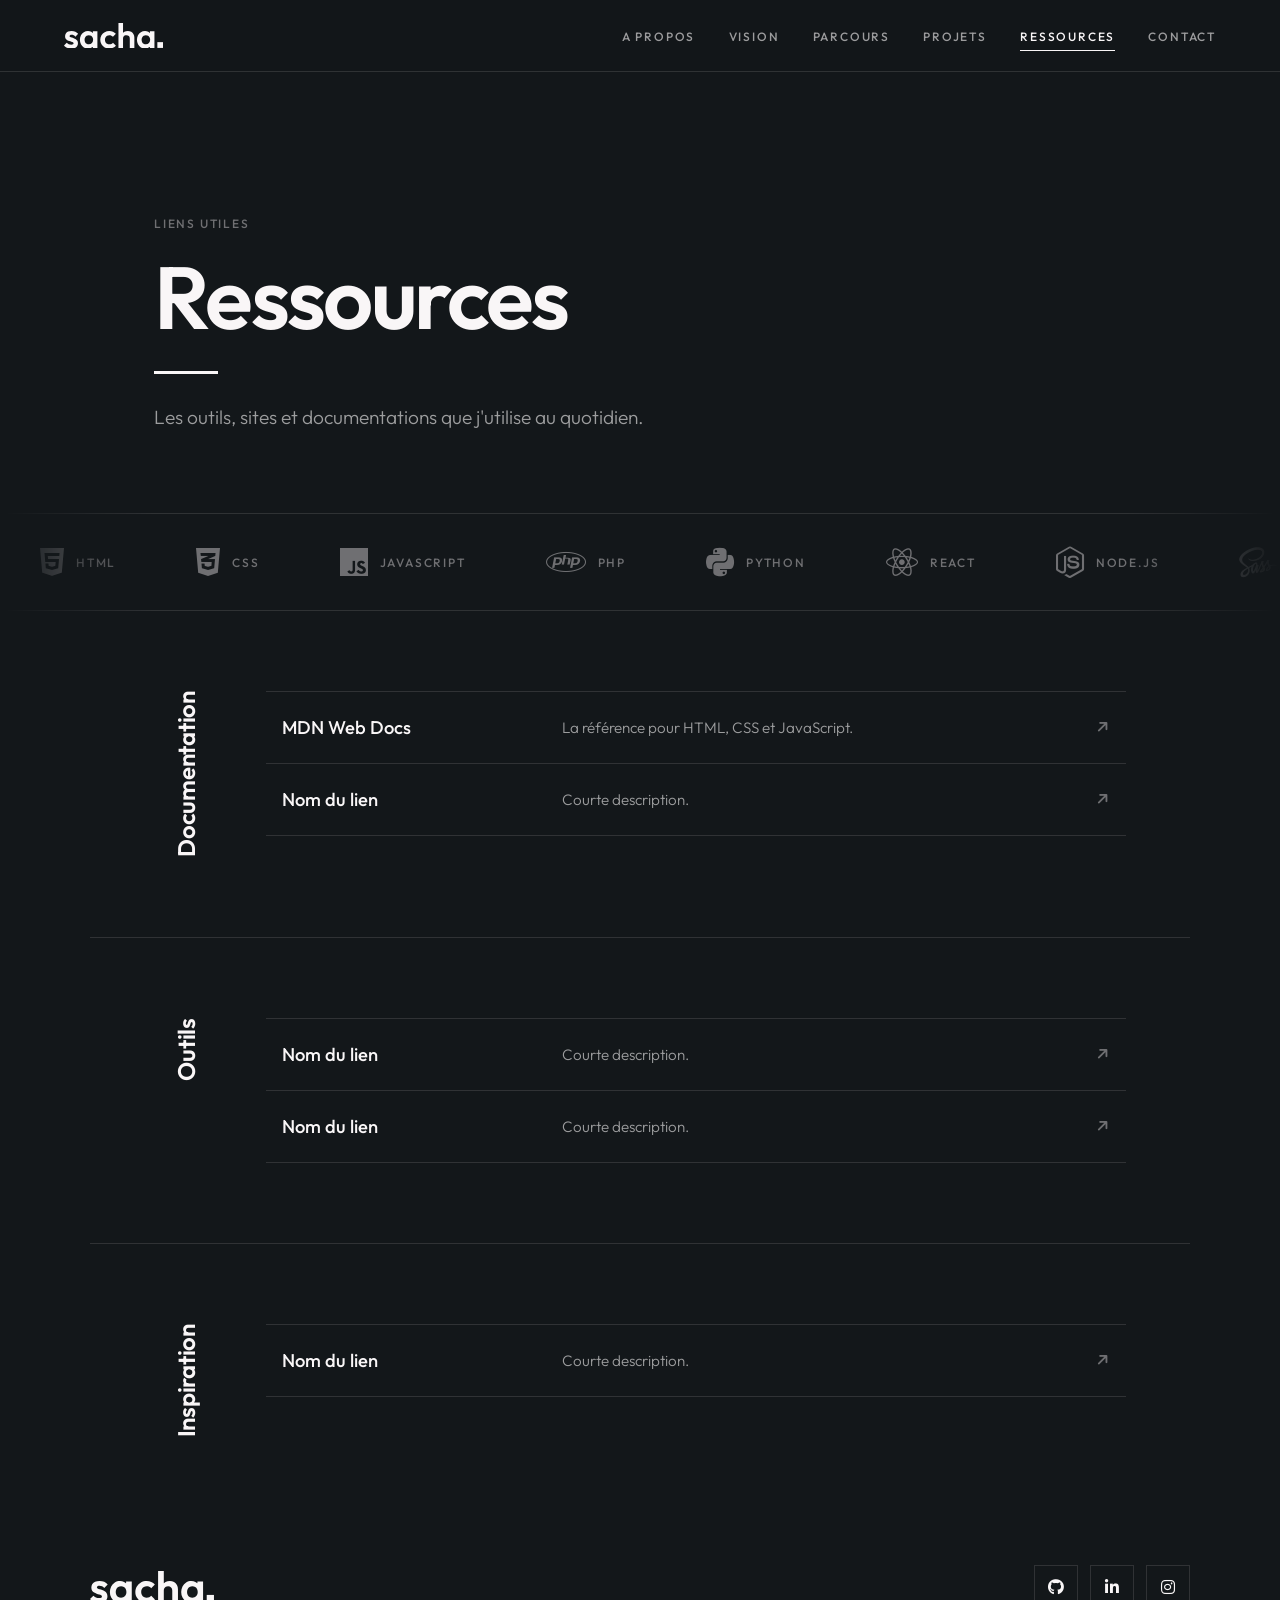
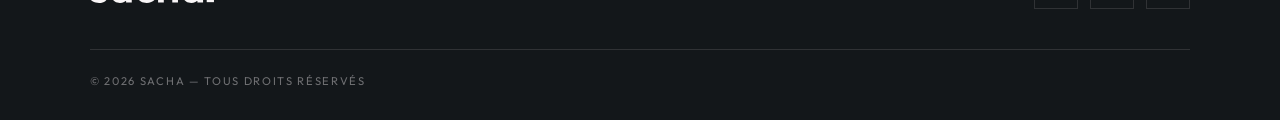
==== pages/resources/resources.html @ f8135780 "Premier commit : portfolio Page d'accueil (hero, introduction, vision, parcours, projets, contact) e" ====
<!DOCTYPE html>
<html lang="fr">

<head>
    <meta charset="UTF-8">
    <meta name="viewport" content="width=device-width, initial-scale=1.0">
    <title>Ressources — Sacha</title>
    <meta name="description" content="Les outils, sites et documentations que Sacha utilise au quotidien en développement web et mobile.">
    <meta name="theme-color" content="#13171A">
    <meta property="og:type" content="website">
    <meta property="og:title" content="Ressources — Sacha">
    <meta property="og:description" content="Les outils, sites et documentations que j'utilise au quotidien.">
    <meta property="og:image" content="../../src/img/og-image.jpg">
    <meta property="og:locale" content="fr_FR">
    <meta name="twitter:card" content="summary_large_image">
    <link rel="icon" href="../../src/img/favicon.svg" type="image/svg+xml">
    <link rel="stylesheet" href="../../style.css">
    <link rel="preconnect" href="https://fonts.googleapis.com">
    <link rel="preconnect" href="https://fonts.gstatic.com" crossorigin>
    <link href="https://fonts.googleapis.com/css2?family=Outfit:wght@100..900&display=swap" rel="stylesheet">
    <link rel="stylesheet" href="https://cdnjs.cloudflare.com/ajax/libs/font-awesome/6.5.1/css/all.min.css">
</head>

<body>
    <nav>
        <div class="nav-logo"><a href="../../index.html" class="nav-logo-link" aria-label="Sacha — accueil"><svg class="nav-logo-svg" viewBox="263.17 216.27 352.97 91.12" fill="currentColor" aria-hidden="true" focusable="false"><path d="M289.24,307.39c-3.39,0-6.72-.46-9.99-1.37-3.27-.91-6.27-2.17-9-3.79-2.73-1.61-5.09-3.58-7.08-5.9l9.68-9.81c2.07,2.32,4.47,4.06,7.2,5.21,2.73,1.16,5.75,1.74,9.06,1.74,2.65,0,4.65-.37,6.02-1.12,1.37-.74,2.05-1.86,2.05-3.35,0-1.65-.73-2.94-2.17-3.85-1.45-.91-3.33-1.68-5.65-2.3-2.32-.62-4.74-1.32-7.26-2.11-2.53-.79-4.95-1.82-7.26-3.1-2.32-1.28-4.2-3.06-5.65-5.34-1.45-2.27-2.17-5.23-2.17-8.88s.93-7.12,2.79-9.93c1.86-2.81,4.53-5.01,8.01-6.58,3.48-1.57,7.57-2.36,12.29-2.36,4.97,0,9.45.87,13.47,2.61,4.01,1.74,7.34,4.34,9.99,7.82l-9.81,9.81c-1.82-2.23-3.87-3.85-6.14-4.84-2.28-.99-4.74-1.49-7.39-1.49-2.4,0-4.24.37-5.52,1.12-1.28.75-1.92,1.78-1.92,3.1,0,1.49.72,2.65,2.17,3.48,1.45.83,3.33,1.55,5.65,2.17,2.32.62,4.74,1.32,7.26,2.11,2.52.79,4.92,1.88,7.2,3.29,2.27,1.41,4.14,3.27,5.59,5.59,1.45,2.32,2.17,5.3,2.17,8.94,0,5.88-2.11,10.53-6.33,13.96-4.22,3.44-9.97,5.15-17.25,5.15Z"/><path d="M348.58,307.26c-5.46,0-10.39-1.37-14.77-4.1-4.39-2.73-7.82-6.46-10.3-11.17-2.48-4.72-3.72-10.01-3.72-15.89s1.24-11.3,3.72-16.01c2.48-4.72,5.92-8.44,10.3-11.17,4.39-2.73,9.31-4.1,14.77-4.1,4.3,0,8.15.87,11.54,2.61,3.39,1.74,6.1,4.16,8.13,7.26,2.03,3.1,3.12,6.6,3.29,10.49v21.6c-.17,3.97-1.26,7.49-3.29,10.55-2.03,3.06-4.74,5.48-8.13,7.26-3.39,1.78-7.24,2.67-11.54,2.67ZM351.56,292.24c4.55,0,8.23-1.51,11.05-4.53,2.81-3.02,4.22-6.93,4.22-11.73,0-3.14-.64-5.94-1.92-8.38-1.28-2.44-3.06-4.34-5.34-5.71-2.28-1.37-4.95-2.05-8.01-2.05s-5.61.68-7.88,2.05c-2.28,1.37-4.06,3.27-5.34,5.71-1.28,2.44-1.92,5.23-1.92,8.38s.64,6.06,1.92,8.5c1.28,2.44,3.06,4.34,5.34,5.71,2.28,1.37,4.9,2.05,7.88,2.05ZM365.95,306.02v-16.14l2.61-14.65-2.61-14.4v-14.77h16.14v59.96h-16.14Z"/><path d="M424.55,307.26c-6.13,0-11.63-1.37-16.51-4.1-4.88-2.73-8.73-6.46-11.54-11.17-2.81-4.72-4.22-10.01-4.22-15.89s1.41-11.3,4.22-16.01c2.81-4.72,6.68-8.46,11.61-11.23,4.92-2.77,10.41-4.16,16.45-4.16,4.72,0,9.06.87,13.03,2.61,3.97,1.74,7.41,4.22,10.3,7.45l-10.43,10.55c-1.57-1.74-3.46-3.06-5.65-3.97-2.19-.91-4.61-1.37-7.26-1.37-2.98,0-5.65.68-8.01,2.05-2.36,1.37-4.22,3.23-5.59,5.59s-2.05,5.15-2.05,8.38.68,5.94,2.05,8.38c1.37,2.44,3.23,4.34,5.59,5.71,2.36,1.37,5.03,2.05,8.01,2.05,2.73,0,5.19-.48,7.39-1.43,2.19-.95,4.08-2.34,5.65-4.16l10.55,10.55c-3.06,3.31-6.58,5.83-10.55,7.57-3.97,1.74-8.32,2.61-13.03,2.61Z"/><path d="M457.07,306.02v-89.75h16.26v89.75h-16.26ZM497.41,306.02v-34.38c0-3.56-1.12-6.46-3.35-8.69s-5.13-3.35-8.69-3.35c-2.32,0-4.39.5-6.21,1.49-1.82.99-3.25,2.4-4.28,4.22-1.04,1.82-1.55,3.93-1.55,6.33l-6.33-3.23c0-4.72.99-8.83,2.98-12.35,1.99-3.52,4.74-6.27,8.25-8.25,3.52-1.99,7.55-2.98,12.1-2.98s8.58.99,12.1,2.98c3.52,1.99,6.27,4.72,8.25,8.19s2.98,7.49,2.98,12.04v37.98h-16.26Z"/><path d="M551.66,307.26c-5.46,0-10.39-1.37-14.77-4.1-4.39-2.73-7.82-6.46-10.3-11.17-2.48-4.72-3.72-10.01-3.72-15.89s1.24-11.3,3.72-16.01c2.48-4.72,5.92-8.44,10.3-11.17,4.38-2.73,9.31-4.1,14.77-4.1,4.3,0,8.15.87,11.54,2.61,3.39,1.74,6.1,4.16,8.13,7.26,2.03,3.1,3.12,6.6,3.29,10.49v21.6c-.17,3.97-1.26,7.49-3.29,10.55-2.03,3.06-4.74,5.48-8.13,7.26-3.39,1.78-7.24,2.67-11.54,2.67ZM554.63,292.24c4.55,0,8.23-1.51,11.05-4.53,2.81-3.02,4.22-6.93,4.22-11.73,0-3.14-.64-5.94-1.92-8.38-1.28-2.44-3.06-4.34-5.34-5.71-2.28-1.37-4.95-2.05-8.01-2.05s-5.61.68-7.88,2.05c-2.28,1.37-4.06,3.27-5.34,5.71-1.28,2.44-1.92,5.23-1.92,8.38s.64,6.06,1.92,8.5c1.28,2.44,3.06,4.34,5.34,5.71,2.28,1.37,4.9,2.05,7.88,2.05ZM569.03,306.02v-16.14l2.61-14.65-2.61-14.4v-14.77h16.14v59.96h-16.14Z"/><rect x="595.53" y="284.4" width="20.61" height="20.61"/></svg></a></div>
        <ul class="nav-links" id="nav-links">
            <li class="nav-about"><a href="../../index.html#short-description">A propos</a></li>
            <li class="nav-vision"><a href="../../index.html#vision">Vision</a></li>
            <li class="nav-schools"><a href="../../index.html#parcours">Parcours</a></li>
            <li class="nav-projects"><a href="../../index.html#projects">Projets</a></li>
            <li class="nav-resources"><a href="resources.html" aria-current="page">Ressources</a></li>
            <li class="nav-contact"><a href="../../index.html#contact">Contact</a></li>
        </ul>
        <button type="button" class="nav-toggle" aria-label="Ouvrir le menu" aria-expanded="false" aria-controls="nav-links">
            <span></span>
            <span></span>
        </button>
    </nav>
    <main>
        <header class="page-header">
            <p class="page-header-label">Liens utiles</p>
            <h1 class="page-header-title">Ressources</h1>
            <p class="page-header-text">Les outils, sites et documentations que j'utilise au quotidien.</p>
        </header>

        <!-- Bande de logos qui défile.
             Pour ajouter un logo : copie un <li> dans les DEUX listes (la 2e sert à boucler sans coupure).
             Icônes disponibles : https://fontawesome.com/search?ic=brands -->
        <div class="tech-marquee" aria-label="Langages, frameworks et outils que j'utilise">
            <div class="tech-marquee-track">
                <ul class="tech-marquee-list">
                    <li><a href="https://html.spec.whatwg.org/" target="_blank" rel="noopener noreferrer"><i class="fa-brands fa-html5"></i><span>HTML</span></a></li>
                    <li><a href="https://www.w3.org/Style/CSS/" target="_blank" rel="noopener noreferrer"><i class="fa-brands fa-css3-alt"></i><span>CSS</span></a></li>
                    <li><a href="https://tc39.es/" target="_blank" rel="noopener noreferrer"><i class="fa-brands fa-js"></i><span>JavaScript</span></a></li>
                    <li><a href="https://www.php.net/" target="_blank" rel="noopener noreferrer"><i class="fa-brands fa-php"></i><span>PHP</span></a></li>
                    <li><a href="https://www.python.org/" target="_blank" rel="noopener noreferrer"><i class="fa-brands fa-python"></i><span>Python</span></a></li>
                    <li><a href="https://react.dev/" target="_blank" rel="noopener noreferrer"><i class="fa-brands fa-react"></i><span>React</span></a></li>
                    <li><a href="https://nodejs.org/" target="_blank" rel="noopener noreferrer"><i class="fa-brands fa-node-js"></i><span>Node.js</span></a></li>
                    <li><a href="https://sass-lang.com/" target="_blank" rel="noopener noreferrer"><i class="fa-brands fa-sass"></i><span>Sass</span></a></li>
                    <li><a href="https://getbootstrap.com/" target="_blank" rel="noopener noreferrer"><i class="fa-brands fa-bootstrap"></i><span>Bootstrap</span></a></li>
                    <li><a href="https://git-scm.com/" target="_blank" rel="noopener noreferrer"><i class="fa-brands fa-git-alt"></i><span>Git</span></a></li>
                    <li><a href="https://github.com/" target="_blank" rel="noopener noreferrer"><i class="fa-brands fa-github"></i><span>GitHub</span></a></li>
                    <li><a href="https://www.figma.com/" target="_blank" rel="noopener noreferrer"><i class="fa-brands fa-figma"></i><span>Figma</span></a></li>
                    <li><a href="https://wordpress.org/" target="_blank" rel="noopener noreferrer"><i class="fa-brands fa-wordpress"></i><span>WordPress</span></a></li>
                    <li><a href="https://www.docker.com/" target="_blank" rel="noopener noreferrer"><i class="fa-brands fa-docker"></i><span>Docker</span></a></li>
                </ul>
                <ul class="tech-marquee-list" aria-hidden="true">
                    <li><a href="https://html.spec.whatwg.org/" target="_blank" rel="noopener noreferrer" tabindex="-1"><i class="fa-brands fa-html5"></i><span>HTML</span></a></li>
                    <li><a href="https://www.w3.org/Style/CSS/" target="_blank" rel="noopener noreferrer" tabindex="-1"><i class="fa-brands fa-css3-alt"></i><span>CSS</span></a></li>
                    <li><a href="https://tc39.es/" target="_blank" rel="noopener noreferrer" tabindex="-1"><i class="fa-brands fa-js"></i><span>JavaScript</span></a></li>
                    <li><a href="https://www.php.net/" target="_blank" rel="noopener noreferrer" tabindex="-1"><i class="fa-brands fa-php"></i><span>PHP</span></a></li>
                    <li><a href="https://www.python.org/" target="_blank" rel="noopener noreferrer" tabindex="-1"><i class="fa-brands fa-python"></i><span>Python</span></a></li>
                    <li><a href="https://react.dev/" target="_blank" rel="noopener noreferrer" tabindex="-1"><i class="fa-brands fa-react"></i><span>React</span></a></li>
                    <li><a href="https://nodejs.org/" target="_blank" rel="noopener noreferrer" tabindex="-1"><i class="fa-brands fa-node-js"></i><span>Node.js</span></a></li>
                    <li><a href="https://sass-lang.com/" target="_blank" rel="noopener noreferrer" tabindex="-1"><i class="fa-brands fa-sass"></i><span>Sass</span></a></li>
                    <li><a href="https://getbootstrap.com/" target="_blank" rel="noopener noreferrer" tabindex="-1"><i class="fa-brands fa-bootstrap"></i><span>Bootstrap</span></a></li>
                    <li><a href="https://git-scm.com/" target="_blank" rel="noopener noreferrer" tabindex="-1"><i class="fa-brands fa-git-alt"></i><span>Git</span></a></li>
                    <li><a href="https://github.com/" target="_blank" rel="noopener noreferrer" tabindex="-1"><i class="fa-brands fa-github"></i><span>GitHub</span></a></li>
                    <li><a href="https://www.figma.com/" target="_blank" rel="noopener noreferrer" tabindex="-1"><i class="fa-brands fa-figma"></i><span>Figma</span></a></li>
                    <li><a href="https://wordpress.org/" target="_blank" rel="noopener noreferrer" tabindex="-1"><i class="fa-brands fa-wordpress"></i><span>WordPress</span></a></li>
                    <li><a href="https://www.docker.com/" target="_blank" rel="noopener noreferrer" tabindex="-1"><i class="fa-brands fa-docker"></i><span>Docker</span></a></li>
                </ul>
            </div>
        </div>

        <!-- Une section par catégorie : copie un bloc <section> pour en ajouter une -->
        <section class="resources-category">
            <h2 class="section-title">Documentation</h2>
            <ul class="resources-list">
                <!-- Une ligne par lien : copie un <li> pour en ajouter un -->
                <li>
                    <a href="https://developer.mozilla.org/fr/" class="resource-item" target="_blank" rel="noopener noreferrer">
                        <span class="resource-name">MDN Web Docs</span>
                        <span class="resource-description">La référence pour HTML, CSS et JavaScript.</span>
                        <i class="fa-solid fa-arrow-right resource-arrow" aria-hidden="true"></i>
                    </a>
                </li>
                <li>
                    <a href="#" class="resource-item" target="_blank" rel="noopener noreferrer">
                        <span class="resource-name">Nom du lien</span>
                        <span class="resource-description">Courte description.</span>
                        <i class="fa-solid fa-arrow-right resource-arrow" aria-hidden="true"></i>
                    </a>
                </li>
            </ul>
        </section>

        <section class="resources-category">
            <h2 class="section-title">Outils</h2>
            <ul class="resources-list">
                <li>
                    <a href="#" class="resource-item" target="_blank" rel="noopener noreferrer">
                        <span class="resource-name">Nom du lien</span>
                        <span class="resource-description">Courte description.</span>
                        <i class="fa-solid fa-arrow-right resource-arrow" aria-hidden="true"></i>
                    </a>
                </li>
                <li>
                    <a href="#" class="resource-item" target="_blank" rel="noopener noreferrer">
                        <span class="resource-name">Nom du lien</span>
                        <span class="resource-description">Courte description.</span>
                        <i class="fa-solid fa-arrow-right resource-arrow" aria-hidden="true"></i>
                    </a>
                </li>
            </ul>
        </section>

        <section class="resources-category">
            <h2 class="section-title">Inspiration</h2>
            <ul class="resources-list">
                <li>
                    <a href="#" class="resource-item" target="_blank" rel="noopener noreferrer">
                        <span class="resource-name">Nom du lien</span>
                        <span class="resource-description">Courte description.</span>
                        <i class="fa-solid fa-arrow-right resource-arrow" aria-hidden="true"></i>
                    </a>
                </li>
            </ul>
        </section>
    </main>
    <footer class="footer">
        <div class="footer-content">
            <p class="footer-name"><svg class="footer-logo-svg" viewBox="263.17 216.27 352.97 91.12" fill="currentColor" role="img" aria-label="Sacha"><path d="M289.24,307.39c-3.39,0-6.72-.46-9.99-1.37-3.27-.91-6.27-2.17-9-3.79-2.73-1.61-5.09-3.58-7.08-5.9l9.68-9.81c2.07,2.32,4.47,4.06,7.2,5.21,2.73,1.16,5.75,1.74,9.06,1.74,2.65,0,4.65-.37,6.02-1.12,1.37-.74,2.05-1.86,2.05-3.35,0-1.65-.73-2.94-2.17-3.85-1.45-.91-3.33-1.68-5.65-2.3-2.32-.62-4.74-1.32-7.26-2.11-2.53-.79-4.95-1.82-7.26-3.1-2.32-1.28-4.2-3.06-5.65-5.34-1.45-2.27-2.17-5.23-2.17-8.88s.93-7.12,2.79-9.93c1.86-2.81,4.53-5.01,8.01-6.58,3.48-1.57,7.57-2.36,12.29-2.36,4.97,0,9.45.87,13.47,2.61,4.01,1.74,7.34,4.34,9.99,7.82l-9.81,9.81c-1.82-2.23-3.87-3.85-6.14-4.84-2.28-.99-4.74-1.49-7.39-1.49-2.4,0-4.24.37-5.52,1.12-1.28.75-1.92,1.78-1.92,3.1,0,1.49.72,2.65,2.17,3.48,1.45.83,3.33,1.55,5.65,2.17,2.32.62,4.74,1.32,7.26,2.11,2.52.79,4.92,1.88,7.2,3.29,2.27,1.41,4.14,3.27,5.59,5.59,1.45,2.32,2.17,5.3,2.17,8.94,0,5.88-2.11,10.53-6.33,13.96-4.22,3.44-9.97,5.15-17.25,5.15Z"/><path d="M348.58,307.26c-5.46,0-10.39-1.37-14.77-4.1-4.39-2.73-7.82-6.46-10.3-11.17-2.48-4.72-3.72-10.01-3.72-15.89s1.24-11.3,3.72-16.01c2.48-4.72,5.92-8.44,10.3-11.17,4.39-2.73,9.31-4.1,14.77-4.1,4.3,0,8.15.87,11.54,2.61,3.39,1.74,6.1,4.16,8.13,7.26,2.03,3.1,3.12,6.6,3.29,10.49v21.6c-.17,3.97-1.26,7.49-3.29,10.55-2.03,3.06-4.74,5.48-8.13,7.26-3.39,1.78-7.24,2.67-11.54,2.67ZM351.56,292.24c4.55,0,8.23-1.51,11.05-4.53,2.81-3.02,4.22-6.93,4.22-11.73,0-3.14-.64-5.94-1.92-8.38-1.28-2.44-3.06-4.34-5.34-5.71-2.28-1.37-4.95-2.05-8.01-2.05s-5.61.68-7.88,2.05c-2.28,1.37-4.06,3.27-5.34,5.71-1.28,2.44-1.92,5.23-1.92,8.38s.64,6.06,1.92,8.5c1.28,2.44,3.06,4.34,5.34,5.71,2.28,1.37,4.9,2.05,7.88,2.05ZM365.95,306.02v-16.14l2.61-14.65-2.61-14.4v-14.77h16.14v59.96h-16.14Z"/><path d="M424.55,307.26c-6.13,0-11.63-1.37-16.51-4.1-4.88-2.73-8.73-6.46-11.54-11.17-2.81-4.72-4.22-10.01-4.22-15.89s1.41-11.3,4.22-16.01c2.81-4.72,6.68-8.46,11.61-11.23,4.92-2.77,10.41-4.16,16.45-4.16,4.72,0,9.06.87,13.03,2.61,3.97,1.74,7.41,4.22,10.3,7.45l-10.43,10.55c-1.57-1.74-3.46-3.06-5.65-3.97-2.19-.91-4.61-1.37-7.26-1.37-2.98,0-5.65.68-8.01,2.05-2.36,1.37-4.22,3.23-5.59,5.59s-2.05,5.15-2.05,8.38.68,5.94,2.05,8.38c1.37,2.44,3.23,4.34,5.59,5.71,2.36,1.37,5.03,2.05,8.01,2.05,2.73,0,5.19-.48,7.39-1.43,2.19-.95,4.08-2.34,5.65-4.16l10.55,10.55c-3.06,3.31-6.58,5.83-10.55,7.57-3.97,1.74-8.32,2.61-13.03,2.61Z"/><path d="M457.07,306.02v-89.75h16.26v89.75h-16.26ZM497.41,306.02v-34.38c0-3.56-1.12-6.46-3.35-8.69s-5.13-3.35-8.69-3.35c-2.32,0-4.39.5-6.21,1.49-1.82.99-3.25,2.4-4.28,4.22-1.04,1.82-1.55,3.93-1.55,6.33l-6.33-3.23c0-4.72.99-8.83,2.98-12.35,1.99-3.52,4.74-6.27,8.25-8.25,3.52-1.99,7.55-2.98,12.1-2.98s8.58.99,12.1,2.98c3.52,1.99,6.27,4.72,8.25,8.19s2.98,7.49,2.98,12.04v37.98h-16.26Z"/><path d="M551.66,307.26c-5.46,0-10.39-1.37-14.77-4.1-4.39-2.73-7.82-6.46-10.3-11.17-2.48-4.72-3.72-10.01-3.72-15.89s1.24-11.3,3.72-16.01c2.48-4.72,5.92-8.44,10.3-11.17,4.38-2.73,9.31-4.1,14.77-4.1,4.3,0,8.15.87,11.54,2.61,3.39,1.74,6.1,4.16,8.13,7.26,2.03,3.1,3.12,6.6,3.29,10.49v21.6c-.17,3.97-1.26,7.49-3.29,10.55-2.03,3.06-4.74,5.48-8.13,7.26-3.39,1.78-7.24,2.67-11.54,2.67ZM554.63,292.24c4.55,0,8.23-1.51,11.05-4.53,2.81-3.02,4.22-6.93,4.22-11.73,0-3.14-.64-5.94-1.92-8.38-1.28-2.44-3.06-4.34-5.34-5.71-2.28-1.37-4.95-2.05-8.01-2.05s-5.61.68-7.88,2.05c-2.28,1.37-4.06,3.27-5.34,5.71-1.28,2.44-1.92,5.23-1.92,8.38s.64,6.06,1.92,8.5c1.28,2.44,3.06,4.34,5.34,5.71,2.28,1.37,4.9,2.05,7.88,2.05ZM569.03,306.02v-16.14l2.61-14.65-2.61-14.4v-14.77h16.14v59.96h-16.14Z"/><rect x="595.53" y="284.4" width="20.61" height="20.61"/></svg></p>
            <ul class="footer-socials">
                <li><a href="https://github.com/" target="_blank" rel="noopener noreferrer" aria-label="GitHub"><i class="fa-brands fa-github"></i></a></li>
                <li><a href="https://www.linkedin.com/" target="_blank" rel="noopener noreferrer" aria-label="LinkedIn"><i class="fa-brands fa-linkedin-in"></i></a></li>
                <li><a href="https://www.instagram.com/" target="_blank" rel="noopener noreferrer" aria-label="Instagram"><i class="fa-brands fa-instagram"></i></a></li>
            </ul>
        </div>
        <p class="footer-copy">&copy; <span id="footer-year"></span> Sacha — Tous droits réservés</p>
    </footer>
    <script src="../../script.js"></script>
</body>

</html>
---- style.css ----
/* ======================================================
   DA monochrome — fond sombre, texte clair, angles droits
   ====================================================== */

:root {
    --color-primary: #13171A;   /* fond sombre */
    --color-secondary: #f9f6f7; /* texte / bandes claires */
    --color-surface: #1b2024;   /* survol des cartes, légèrement plus clair que le fond */
    --color-line: rgba(249, 246, 247, 0.12);
    --color-text-muted: rgba(249, 246, 247, 0.6);
    --color-text-faint: rgba(249, 246, 247, 0.4);
    --nav-height: 4.5rem;
}

* {
    padding: 0;
    margin: 0;
    box-sizing: border-box;
}

html {
    scroll-behavior: smooth;
    scroll-padding-top: var(--nav-height); /* évite que la navbar sticky cache le titre des sections */
}

@media (prefers-reduced-motion: reduce) {
    html {
        scroll-behavior: auto;
    }
}

body {
    font-family: 'Outfit', sans-serif;
    background-color: var(--color-primary);
    color: var(--color-secondary);
    -webkit-font-smoothing: antialiased;
    /* aucun élément ne doit créer de scroll horizontal */
    overflow-x: clip;
}

img {
    max-width: 100%;
}

/* ------------------- Navbar ------------------- */

nav {
    display: flex;
    justify-content: space-between;
    align-items: center;
    height: var(--nav-height);
    padding: 0 clamp(1.5rem, 5vw, 4rem);
    border-bottom: 1px solid var(--color-line);
    /* reste visible en haut pendant le scroll */
    position: sticky;
    top: 0;
    z-index: 100;
}

/* fond flouté sur un pseudo-élément : un backdrop-filter posé directement sur nav
   empêcherait le menu mobile (position: fixed) de couvrir tout l'écran */
nav::before {
    content: "";
    position: absolute;
    inset: 0;
    z-index: -1;
    background-color: rgba(19, 23, 26, 0.85);
    backdrop-filter: blur(8px);
    -webkit-backdrop-filter: blur(8px);
}

/* bouton burger : caché sur grand écran */
.nav-toggle {
    display: none;
    position: relative;
    width: 2.75rem;
    height: 2.75rem;
    margin-right: -0.6rem;
    border: none;
    background: none;
    cursor: pointer;
}

.nav-toggle span {
    position: absolute;
    left: 0.6rem;
    right: 0.6rem;
    height: 1px;
    background-color: var(--color-secondary);
    transition: transform 0.35s cubic-bezier(0.65, 0, 0.35, 1), top 0.35s cubic-bezier(0.65, 0, 0.35, 1);
}

.nav-toggle span:nth-child(1) {
    top: calc(50% - 4px);
}

.nav-toggle span:nth-child(2) {
    top: calc(50% + 4px);
}

/* burger → croix */
.nav-toggle[aria-expanded="true"] span:nth-child(1) {
    top: 50%;
    transform: rotate(45deg);
}

.nav-toggle[aria-expanded="true"] span:nth-child(2) {
    top: 50%;
    transform: rotate(-45deg);
}

.nav-logo {
    font-size: 1.25rem;
    font-weight: 600;
    letter-spacing: -0.01em;
}

.nav-logo-link {
    display: block;
    text-decoration: none;
    color: var(--color-secondary);
    transition: opacity 0.2s ease;
}

.nav-logo-link:hover {
    opacity: 0.7;
}

/* logo SVG : prend la couleur du texte (currentColor) */
.nav-logo-svg {
    display: block;
    height: 1.6rem;
    width: auto;
}

.nav-links {
    display: flex;
    /* 6 liens : l'espacement se resserre sur les écrans moyens */
    gap: clamp(1.25rem, 2.6vw, 2.5rem);
}

.nav-links li {
    list-style: none;
}

.nav-links a {
    font-size: 0.75rem;
    font-weight: 500;
    text-transform: uppercase;
    letter-spacing: 0.15em;
    text-decoration: none;
    color: var(--color-text-muted);
    position: relative;
    padding: 0.4rem 0;
    transition: color 0.3s ease;
}

/* trait qui se dessine de gauche à droite au survol */
.nav-links a::after {
    content: "";
    position: absolute;
    left: 0;
    bottom: 0;
    width: 100%;
    height: 1px;
    background-color: var(--color-secondary);
    transform: scaleX(0);
    transform-origin: right;
    transition: transform 0.35s cubic-bezier(0.65, 0, 0.35, 1);
}

.nav-links a:hover,
.nav-links a:focus-visible {
    color: var(--color-secondary);
}

.nav-links a:hover::after,
.nav-links a:focus-visible::after {
    transform: scaleX(1);
    transform-origin: left;
}

/* ------------------- Hero ------------------- */

.main-hero {
    position: relative;
    height: calc(100vh - var(--nav-height));
    /* svh : hauteur réellement visible sur mobile (barre d'adresse incluse) */
    height: calc(100svh - var(--nav-height));
    min-height: 420px;
    overflow: hidden;
    /* découpe l'image fixe à la taille du hero (elle ne déborde pas sur les sections) */
    clip-path: inset(0);
}

/* image fixe : elle reste en place pendant que le contenu défile par-dessus */
.main-hero-image {
    position: fixed;
    top: 0;
    left: 0;
    width: 100%;
    height: 100vh;
    /* lvh : l'image ne « saute » pas quand la barre d'adresse mobile apparaît / disparaît */
    height: 100lvh;
    object-fit: cover;
    object-position: center;
    filter: grayscale(1) contrast(1.1);
}

/* voile sombre pour la lisibilité du texte */
.main-hero::after {
    content: "";
    position: absolute;
    inset: 0;
    background: linear-gradient(to top, rgba(19, 23, 26, 0.95), rgba(19, 23, 26, 0.35));
}

.main-hero-content {
    position: relative;
    z-index: 1;
    height: 100%;
    display: flex;
    flex-direction: column;
    justify-content: flex-end;
    align-items: flex-start;
    gap: 1.5rem;
    padding: 0 clamp(1.5rem, 5vw, 4rem) clamp(3rem, 10vh, 6rem);
}

.main-hero-title {
    max-width: 12ch;
    font-size: clamp(2.5rem, 7vw, 5.5rem);
    font-weight: 600;
    line-height: 1.05;
    letter-spacing: -0.03em;
}

/* petite barre blanche sous le titre */
.main-hero-title::after {
    content: "";
    display: block;
    width: 4rem;
    height: 3px;
    margin-top: 1.75rem;
    background-color: var(--color-secondary);
}

.main-hero-description {
    max-width: 38ch;
    font-size: clamp(1rem, 2vw, 1.15rem);
    font-weight: 300;
    line-height: 1.6;
    color: var(--color-text-muted);
}

/* petit libellé au-dessus du titre */
.main-hero-label {
    font-size: 0.75rem;
    font-weight: 500;
    text-transform: uppercase;
    letter-spacing: 0.15em;
    color: var(--color-text-muted);
    animation: hero-fade-up 1s cubic-bezier(0.22, 1, 0.36, 1) 0.3s both;
}

/* indicateur de scroll : texte vertical + trait qui descend en boucle */
.hero-scroll {
    position: absolute;
    z-index: 1;
    right: clamp(1.5rem, 5vw, 4rem);
    bottom: clamp(3rem, 10vh, 6rem);
    display: flex;
    flex-direction: column;
    align-items: center;
    gap: 1rem;
    color: var(--color-text-muted);
    text-decoration: none;
    transition: color 0.3s ease;
    animation: hero-fade-up 1s cubic-bezier(0.22, 1, 0.36, 1) 1.6s both;
}

.hero-scroll:hover,
.hero-scroll:focus-visible {
    color: var(--color-secondary);
}

.hero-scroll-text {
    writing-mode: vertical-rl;
    font-size: 0.65rem;
    font-weight: 500;
    text-transform: uppercase;
    letter-spacing: 0.2em;
}

.hero-scroll-line {
    position: relative;
    width: 1px;
    height: 4rem;
    overflow: hidden;
    background-color: var(--color-line);
}

.hero-scroll-line::after {
    content: "";
    position: absolute;
    inset: 0;
    background-color: var(--color-secondary);
    animation: scroll-line 2s cubic-bezier(0.65, 0, 0.35, 1) infinite;
}

@keyframes scroll-line {
    0% {
        transform: translateY(-100%);
    }
    50% {
        transform: translateY(0);
    }
    100% {
        transform: translateY(100%);
    }
}

@media (prefers-reduced-motion: reduce) {
    .main-hero-label,
    .hero-scroll,
    .hero-scroll-line::after {
        animation: none;
    }
}

/* ------------------- Structure commune des sections ------------------- */

/* titre vertical à gauche, contenu à droite */
.short-description,
.schools,
.projects {
    display: grid;
    grid-template-columns: 4rem 1fr;
    column-gap: clamp(1.5rem, 4vw, 3rem);
    max-width: 1100px;
    margin: 0 auto;
    padding: clamp(4rem, 10vw, 7rem) clamp(1.5rem, 5vw, 4rem);
    border-top: 1px solid var(--color-line);
}

.short-description-title,
.schools-title,
.projects .section-title {
    grid-row: 1 / span 3;
    align-self: start;
    justify-self: center;
    writing-mode: vertical-rl;
    transform: rotate(180deg);
    font-size: 1.5rem;
    font-weight: 600;
    letter-spacing: -0.01em;
    white-space: nowrap;
}

/* ------------------- Short description ------------------- */

.short-description-content {
    grid-column: 2;
    max-width: 30ch;
    font-size: clamp(1.5rem, 3.5vw, 2.5rem);
    font-weight: 300;
    line-height: 1.3;
    letter-spacing: -0.01em;
}

/* mots mis en valeur : texte courant atténué, mots-clés en blanc plein et plus gras */
.short-description-content {
    color: var(--color-text-muted);
}

.highlight {
    font-weight: 600;
    color: var(--color-secondary);
}

/* trait fin sous le nom de la licence (dessiné en fond pour pouvoir l'animer) */
.highlight--underline {
    padding-bottom: 0.1em;
    background-image: linear-gradient(currentColor, currentColor);
    background-repeat: no-repeat;
    background-position: 0 100%;
    /* --underline-progress (0 → 1) est mis à jour par script.js pendant le scroll.
       Sans JS, il vaut 1 : le trait est complet. */
    background-size: calc(var(--underline-progress, 1) * 100%) 1px;
    -webkit-box-decoration-break: clone;
    box-decoration-break: clone;
}

/* Animation : quand l'intro apparaît au scroll, les mots s'allument l'un après l'autre */
.short-description.reveal .highlight {
    color: var(--color-text-muted);
    transition: color 0.8s ease;
}

.short-description.reveal.is-visible .highlight {
    color: var(--color-secondary);
    transition-delay: 0.6s;
}

.short-description.reveal.is-visible .highlight--underline {
    transition-delay: 1s;
}

@media (prefers-reduced-motion: reduce) {
    .short-description.reveal .highlight {
        color: var(--color-secondary);
        transition: none;
    }
}

/* ------------------- Vision ------------------- */

/* même grille que les autres sections : titre vertical + contenu */
.vision {
    display: grid;
    grid-template-columns: 4rem 1fr;
    column-gap: clamp(1.5rem, 4vw, 3rem);
    max-width: 1100px;
    margin: 0 auto;
    padding: clamp(4rem, 10vw, 7rem) clamp(1.5rem, 5vw, 4rem);
    border-top: 1px solid var(--color-line);
}

.vision .section-title {
    align-self: start;
    justify-self: center;
    writing-mode: vertical-rl;
    transform: rotate(180deg);
    font-size: 1.5rem;
    font-weight: 600;
    letter-spacing: -0.01em;
    white-space: nowrap;
}

.vision-quote {
    margin-bottom: clamp(3rem, 7vw, 4.5rem);
}

.vision-quote p {
    font-size: clamp(2rem, 5vw, 3.5rem);
    font-weight: 200;
    line-height: 1.1;
    letter-spacing: -0.03em;
}

.vision-quote cite {
    display: block;
    margin-top: 1rem;
    font-size: 0.7rem;
    font-style: normal;
    font-weight: 500;
    text-transform: uppercase;
    letter-spacing: 0.15em;
    color: var(--color-text-faint);
}

.vision-list {
    list-style: none;
    counter-reset: vision;
    border-top: 1px solid var(--color-line);
}

/* une ligne par idée : numéro | titre | texte */
.vision-item {
    display: grid;
    grid-template-columns: 3rem minmax(9rem, 1fr) 2fr;
    align-items: baseline;
    gap: 1.5rem;
    padding: 2rem 0;
    border-bottom: 1px solid var(--color-line);
    counter-increment: vision;
}

.vision-item::before {
    content: counter(vision, decimal-leading-zero);
    font-size: 0.75rem;
    font-weight: 500;
    letter-spacing: 0.15em;
    color: var(--color-text-faint);
}

.vision-item-title {
    font-size: 1.25rem;
    font-weight: 600;
    letter-spacing: -0.01em;
}

.vision-item-text {
    max-width: 48ch;
    font-weight: 300;
    line-height: 1.6;
    color: var(--color-text-muted);
}

@media (max-width: 700px) {
    .vision {
        grid-template-columns: 1fr;
        row-gap: 2rem;
    }

    .vision .section-title {
        justify-self: start;
        writing-mode: horizontal-tb;
        transform: none;
    }

    .vision-item {
        grid-template-columns: 2.5rem 1fr;
        gap: 0.5rem 1rem;
    }

    .vision-item-text {
        grid-column: 2;
    }
}

/* ------------------- Schools ------------------- */

.schools-list {
    grid-column: 2;
    display: grid;
    grid-template-columns: repeat(2, 1fr);
    border-top: 1px solid var(--color-line);
    border-left: 1px solid var(--color-line);
}

.school-card {
    display: flex;
    flex-direction: column;
    gap: 0.6rem;
    padding: 2.5rem 2rem;
    border-right: 1px solid var(--color-line);
    border-bottom: 1px solid var(--color-line);
    transition: background-color 0.3s ease;
}

.school-card:hover {
    background-color: var(--color-surface);
}

.school-badge {
    align-self: flex-start;
    margin-bottom: 1rem;
    padding: 0.3rem 0.7rem;
    font-size: 0.65rem;
    font-weight: 500;
    text-transform: uppercase;
    letter-spacing: 0.15em;
}

.school-badge--done {
    border: 1px solid var(--color-line);
    color: var(--color-text-muted);
}

.school-badge--current {
    background-color: var(--color-secondary);
    color: var(--color-primary);
}

.school-name {
    font-size: 1.4rem;
    font-weight: 600;
    letter-spacing: -0.01em;
}

.school-degree {
    font-weight: 400;
}

.school-dates {
    font-size: 0.75rem;
    text-transform: uppercase;
    letter-spacing: 0.15em;
    color: var(--color-text-faint);
}

.school-description {
    margin-top: 0.75rem;
    font-size: 0.95rem;
    font-weight: 300;
    line-height: 1.6;
    color: var(--color-text-muted);
}

/* ------------------- Projects ------------------- */

.projects-list {
    grid-column: 2;
    display: grid;
    /* min() : jamais plus large que l'écran, même sur un très petit téléphone */
    grid-template-columns: repeat(auto-fit, minmax(min(240px, 100%), 1fr));
    border-top: 1px solid var(--color-line);
    border-left: 1px solid var(--color-line);
    counter-reset: project;
}

.project-card {
    display: flex;
    flex-direction: column;
    gap: 0.6rem;
    padding: 2.5rem 2rem;
    border-right: 1px solid var(--color-line);
    border-bottom: 1px solid var(--color-line);
    counter-increment: project;
    transition: background-color 0.3s ease;
}

/* numéro du projet (01, 02, 03...) en chiffre fin */
.project-card::before {
    content: counter(project, decimal-leading-zero);
    margin-bottom: 1.5rem;
    font-size: 2.5rem;
    font-weight: 100;
    line-height: 1;
    color: var(--color-text-faint);
}

.project-card:hover {
    background-color: var(--color-surface);
}

.project-name {
    font-size: 1.25rem;
    font-weight: 600;
    letter-spacing: -0.01em;
}

.project-tech {
    font-size: 0.7rem;
    font-weight: 500;
    text-transform: uppercase;
    letter-spacing: 0.15em;
    color: var(--color-text-faint);
}

.project-description {
    flex: 1;
    font-size: 0.95rem;
    font-weight: 300;
    line-height: 1.6;
    color: var(--color-text-muted);
}

.project-link {
    align-self: flex-start;
    margin-top: 1rem;
    padding-bottom: 0.2rem;
    border-bottom: 1px solid var(--color-secondary);
    font-size: 0.75rem;
    font-weight: 500;
    text-transform: uppercase;
    letter-spacing: 0.15em;
    color: var(--color-secondary);
    text-decoration: none;
    transition: opacity 0.2s ease;
}

.project-link:hover {
    opacity: 0.6;
}

/* ------------------- Contact (bande claire) ------------------- */

.contact {
    display: flex;
    flex-wrap: wrap;
    justify-content: center;
    align-items: center;
    gap: 1.5rem 2.5rem;
    padding: clamp(3rem, 8vw, 5rem) clamp(1.5rem, 5vw, 4rem);
    background-color: var(--color-secondary);
    color: var(--color-primary);
    text-align: center;
}

.contact .section-title {
    width: 100%;
    font-size: clamp(1.75rem, 4vw, 2.5rem);
    font-weight: 600;
    letter-spacing: -0.02em;
}

.contact-text {
    max-width: 480px;
    line-height: 1.6;
}

/* boutons carrés : plein sombre, contour au survol */
.contact-button {
    padding: 0.9rem 2rem;
    border: 1px solid var(--color-primary);
    border-radius: 0;
    background-color: var(--color-primary);
    color: var(--color-secondary);
    font-family: inherit;
    font-size: 0.75rem;
    font-weight: 600;
    text-transform: uppercase;
    letter-spacing: 0.15em;
    cursor: pointer;
    transition: background-color 0.2s ease, color 0.2s ease;
}

.contact-button:hover {
    background-color: transparent;
    color: var(--color-primary);
}

/* ------------------- Modal de contact ------------------- */

.contact-modal {
    width: min(520px, calc(100% - 2rem));
    margin: auto;
    padding: 2.5rem;
    border: 1px solid var(--color-line);
    border-radius: 0;
    background-color: var(--color-primary);
    color: var(--color-secondary);
}

.contact-modal::backdrop {
    background-color: rgba(10, 12, 14, 0.75);
    backdrop-filter: blur(4px);
}

.contact-modal[open] {
    animation: modal-in 0.25s ease;
}

@keyframes modal-in {
    from {
        opacity: 0;
        transform: translateY(16px);
    }
    to {
        opacity: 1;
        transform: translateY(0);
    }
}

.contact-form {
    display: flex;
    flex-direction: column;
    gap: 1.5rem;
}

.contact-modal-header {
    display: flex;
    justify-content: space-between;
    align-items: center;
    margin-bottom: 0.5rem;
}

.contact-modal-title {
    font-size: 1.5rem;
    font-weight: 600;
    letter-spacing: -0.01em;
}

.contact-modal-close {
    border: none;
    background: none;
    font-size: 2rem;
    line-height: 1;
    color: var(--color-text-muted);
    cursor: pointer;
}

.contact-modal-close:hover {
    color: var(--color-secondary);
}

.contact-field {
    display: flex;
    flex-direction: column;
    gap: 0.5rem;
}

.contact-field span {
    font-size: 0.7rem;
    font-weight: 500;
    text-transform: uppercase;
    letter-spacing: 0.15em;
    color: var(--color-text-muted);
}

/* champs soulignés, sans cadre */
.contact-field input,
.contact-field textarea {
    padding: 0.75rem 0;
    border: none;
    border-bottom: 1px solid var(--color-line);
    border-radius: 0;
    background: transparent;
    color: var(--color-secondary);
    font-family: inherit;
    font-size: 1rem;
    resize: vertical;
    transition: border-color 0.2s ease;
}

.contact-field input:focus,
.contact-field textarea:focus {
    outline: none;
    border-bottom-color: var(--color-secondary);
}

/* dans le modal sombre, le bouton est clair */
.contact-submit {
    align-self: flex-start;
    margin-top: 0.5rem;
    border-color: var(--color-secondary);
    background-color: var(--color-secondary);
    color: var(--color-primary);
}

.contact-submit:hover {
    background-color: transparent;
    color: var(--color-secondary);
}

/* ------------------- Footer ------------------- */

.footer {
    padding: 3rem clamp(1.5rem, 5vw, 4rem) 2rem;
    background-color: var(--color-primary);
}

.footer-content {
    max-width: 1100px;
    margin: 0 auto;
    display: flex;
    justify-content: space-between;
    align-items: center;
    flex-wrap: wrap;
    gap: 1.5rem;
}

.footer-name {
    font-size: 1.25rem;
    font-weight: 600;
}

/* logo du footer : un peu plus grand que dans la navbar */
.footer-logo-svg {
    display: block;
    height: 2rem;
    width: auto;
}

.footer-socials {
    display: flex;
    gap: 0.75rem;
    list-style: none;
}

.footer-socials a {
    display: flex;
    align-items: center;
    justify-content: center;
    width: 2.75rem;
    height: 2.75rem;
    border: 1px solid var(--color-line);
    color: var(--color-secondary);
    font-size: 1rem;
    text-decoration: none;
    transition: background-color 0.2s ease, color 0.2s ease;
}

.footer-socials a:hover {
    background-color: var(--color-secondary);
    color: var(--color-primary);
}

.footer-copy {
    max-width: 1100px;
    margin: 2.5rem auto 0;
    padding-top: 1.5rem;
    border-top: 1px solid var(--color-line);
    font-size: 0.7rem;
    text-transform: uppercase;
    letter-spacing: 0.15em;
    color: var(--color-text-faint);
}

/* ------------------- Mobile ------------------- */

@media (max-width: 700px) {
    /* titres à l'horizontale sur petit écran */
    .short-description,
    .schools,
    .projects {
        grid-template-columns: 1fr;
        row-gap: 2rem;
    }

    .short-description-title,
    .schools-title,
    .projects .section-title {
        grid-row: auto;
        justify-self: start;
        writing-mode: horizontal-tb;
        transform: none;
    }

    .short-description-content,
    .schools-list,
    .projects-list {
        grid-column: 1;
    }

    .schools-list {
        grid-template-columns: 1fr;
    }

    .footer-content {
        flex-direction: column;
        align-items: flex-start;
    }
}

/* ------------------- Apparition au scroll ------------------- */

.reveal {
    opacity: 0;
    transform: translateY(40px);
    transition:
        opacity 0.9s cubic-bezier(0.22, 1, 0.36, 1),
        transform 0.9s cubic-bezier(0.22, 1, 0.36, 1),
        background-color 0.3s ease;
    transition-delay: var(--reveal-delay, 0s), var(--reveal-delay, 0s), 0s;
}

.reveal.is-visible {
    opacity: 1;
    transform: none;
}

@media (prefers-reduced-motion: reduce) {
    .reveal {
        opacity: 1;
        transform: none;
        transition: none;
    }
}

/* ------------------- Apparition du hero au chargement ------------------- */

/* image : léger dézoom + fondu */
.main-hero-image {
    animation: hero-image-in 2.2s cubic-bezier(0.22, 1, 0.36, 1) both;
}

/* titre : monte depuis le bas, révélé par un masque */
.main-hero-title {
    animation: hero-title-in 1.2s cubic-bezier(0.22, 1, 0.36, 1) 0.4s both;
}

/* barre sous le titre : se dessine de gauche à droite */
.main-hero-title::after {
    transform-origin: left;
    animation: hero-bar-in 0.9s cubic-bezier(0.65, 0, 0.35, 1) 1.1s both;
}

.main-hero-description {
    animation: hero-fade-up 1s cubic-bezier(0.22, 1, 0.36, 1) 1.3s both;
}

/* navbar : descend doucement */
nav {
    animation: hero-nav-in 1s cubic-bezier(0.22, 1, 0.36, 1) 0.2s both;
}

@keyframes hero-image-in {
    from {
        opacity: 0;
        transform: scale(1.12);
    }
    to {
        opacity: 1;
        transform: scale(1);
    }
}

@keyframes hero-title-in {
    from {
        opacity: 0;
        transform: translateY(60px);
        clip-path: inset(100% 0 0 0);
    }
    to {
        opacity: 1;
        transform: none;
        clip-path: inset(0 0 0 0);
    }
}

@keyframes hero-bar-in {
    from {
        transform: scaleX(0);
    }
    to {
        transform: scaleX(1);
    }
}

@keyframes hero-fade-up {
    from {
        opacity: 0;
        transform: translateY(20px);
    }
    to {
        opacity: 1;
        transform: none;
    }
}

@keyframes hero-nav-in {
    from {
        opacity: 0;
        transform: translateY(-100%);
    }
    to {
        opacity: 1;
        transform: none;
    }
}

@media (prefers-reduced-motion: reduce) {
    .main-hero-image,
    .main-hero-title,
    .main-hero-title::after,
    .main-hero-description,
    nav {
        animation: none;
    }
}

/* ------------------- Lien actif de la navbar ------------------- */

/* aria-current="page" : page en cours (Ressources)
   .is-active : section visible pendant le scroll (accueil, géré par script.js) */
.nav-links a[aria-current="page"],
.nav-links a.is-active {
    color: var(--color-secondary);
}

.nav-links a[aria-current="page"]::after,
.nav-links a.is-active::after {
    transform: scaleX(1);
}

/* ------------------- Page Ressources ------------------- */

.page-header {
    max-width: 1100px;
    margin: 0 auto;
    padding: clamp(5rem, 14vw, 9rem) clamp(1.5rem, 5vw, 4rem) clamp(3rem, 8vw, 5rem);
    animation: hero-fade-up 1s cubic-bezier(0.22, 1, 0.36, 1) 0.2s both;
}

.page-header-label {
    margin-bottom: 1.25rem;
    font-size: 0.75rem;
    font-weight: 500;
    text-transform: uppercase;
    letter-spacing: 0.15em;
    color: var(--color-text-faint);
}

.page-header-title {
    font-size: clamp(2.5rem, 7vw, 5.5rem);
    font-weight: 600;
    line-height: 1.05;
    letter-spacing: -0.03em;
}

.page-header-title::after {
    content: "";
    display: block;
    width: 4rem;
    height: 3px;
    margin-top: 1.75rem;
    background-color: var(--color-secondary);
}

.page-header-text {
    max-width: 40ch;
    margin-top: 1.75rem;
    font-size: clamp(1rem, 2vw, 1.2rem);
    font-weight: 300;
    line-height: 1.6;
    color: var(--color-text-muted);
}

/* même grille que les sections de l'accueil : titre vertical + contenu */
.resources-category {
    display: grid;
    grid-template-columns: 4rem 1fr;
    column-gap: clamp(1.5rem, 4vw, 3rem);
    max-width: 1100px;
    margin: 0 auto;
    padding: clamp(3rem, 8vw, 5rem) clamp(1.5rem, 5vw, 4rem);
    border-top: 1px solid var(--color-line);
}

.resources-category .section-title {
    align-self: start;
    justify-self: center;
    writing-mode: vertical-rl;
    transform: rotate(180deg);
    margin-bottom: 0;
    font-size: 1.5rem;
    font-weight: 600;
    letter-spacing: -0.01em;
    white-space: nowrap;
}

.resources-list {
    list-style: none;
    border-top: 1px solid var(--color-line);
}

/* une ligne par lien : nom | description | flèche */
.resource-item {
    display: grid;
    grid-template-columns: minmax(10rem, 1fr) 2fr auto;
    align-items: center;
    gap: 1.5rem;
    padding: 1.5rem 1rem;
    border-bottom: 1px solid var(--color-line);
    color: var(--color-secondary);
    text-decoration: none;
    transition: background-color 0.3s ease, padding 0.3s ease;
}

.resource-name {
    font-size: 1.15rem;
    font-weight: 500;
}

.resource-description {
    font-size: 0.95rem;
    font-weight: 300;
    color: var(--color-text-muted);
}

.resource-arrow {
    font-size: 0.9rem;
    color: var(--color-text-faint);
    transform: rotate(-45deg);
    transition: transform 0.3s ease, color 0.3s ease;
}

.resource-item:hover,
.resource-item:focus-visible {
    background-color: var(--color-surface);
    padding-left: 1.5rem;
}

.resource-item:hover .resource-arrow,
.resource-item:focus-visible .resource-arrow {
    transform: rotate(0deg);
    color: var(--color-secondary);
}

@media (max-width: 700px) {
    .resources-category {
        grid-template-columns: 1fr;
        row-gap: 2rem;
    }

    .resources-category .section-title {
        justify-self: start;
        writing-mode: horizontal-tb;
        transform: none;
    }

    .resource-item {
        grid-template-columns: 1fr auto;
        gap: 0.4rem 1rem;
    }

    .resource-description {
        grid-column: 1;
        grid-row: 2;
    }

    .resource-arrow {
        grid-column: 2;
        grid-row: 1 / span 2;
    }
}

/* ------------------- Bande de logos qui défile ------------------- */

.tech-marquee {
    overflow: hidden;
    padding: 2rem 0;
    border-top: 1px solid var(--color-line);
    border-bottom: 1px solid var(--color-line);
    /* bords fondus à gauche et à droite */
    -webkit-mask-image: linear-gradient(to right, transparent, #000 12%, #000 88%, transparent);
    mask-image: linear-gradient(to right, transparent, #000 12%, #000 88%, transparent);
    animation: hero-fade-up 1s cubic-bezier(0.22, 1, 0.36, 1) 0.5s both;
}

/* les 2 listes identiques côte à côte : on décale de la largeur d'une liste puis on boucle */
.tech-marquee-track {
    display: flex;
    width: max-content;
    animation: marquee 40s linear infinite;
}

.tech-marquee:hover .tech-marquee-track {
    animation-play-state: paused;
}

.tech-marquee-list {
    display: flex;
    list-style: none;
}

.tech-marquee-list a {
    display: flex;
    align-items: center;
    gap: 0.75rem;
    padding: 0 2.5rem;
    color: var(--color-text-faint);
    text-decoration: none;
    white-space: nowrap;
    transition: color 0.3s ease;
}

.tech-marquee-list a:hover,
.tech-marquee-list a:focus-visible {
    color: var(--color-secondary);
}

/* la bande s'arrête aussi quand on navigue au clavier dedans */
.tech-marquee:focus-within .tech-marquee-track {
    animation-play-state: paused;
}

.tech-marquee-list i {
    font-size: 2rem;
}

.tech-marquee-list span {
    font-size: 0.75rem;
    font-weight: 500;
    text-transform: uppercase;
    letter-spacing: 0.15em;
}

/* évite un double filet entre la bande et la première catégorie */
.tech-marquee + .resources-category {
    border-top: none;
}

@keyframes marquee {
    from {
        transform: translateX(0);
    }
    to {
        transform: translateX(-50%);
    }
}

@media (prefers-reduced-motion: reduce) {
    .tech-marquee {
        animation: none;
    }

    /* sans animation : une seule liste, qui passe à la ligne */
    .tech-marquee-track {
        width: auto;
        animation: none;
    }

    .tech-marquee-list {
        flex-wrap: wrap;
        justify-content: center;
        row-gap: 1.5rem;
    }

    .tech-marquee-list[aria-hidden="true"] {
        display: none;
    }
}

@media (prefers-reduced-motion: reduce) {
    .page-header {
        animation: none;
    }
}

/* ======================================================
   Responsive
   ====================================================== */

/* ---------- Tablette et mobile : menu burger ---------- */
@media (max-width: 768px) {
    .nav-toggle {
        display: block;
    }

    /* menu plein écran sous la navbar */
    .nav-links {
        position: fixed;
        top: var(--nav-height);
        left: 0;
        right: 0;
        height: calc(100vh - var(--nav-height));
        height: calc(100dvh - var(--nav-height));
        flex-direction: column;
        justify-content: center;
        gap: 0;
        padding: 0 clamp(1.5rem, 5vw, 4rem);
        background-color: var(--color-primary);
        opacity: 0;
        visibility: hidden;
        transition: opacity 0.4s ease, visibility 0.4s;
    }

    .nav-links.is-open {
        opacity: 1;
        visibility: visible;
    }

    .nav-links li {
        border-bottom: 1px solid var(--color-line);
        opacity: 0;
        transform: translateY(20px);
        transition: opacity 0.5s ease, transform 0.5s cubic-bezier(0.22, 1, 0.36, 1);
    }

    .nav-links li:first-child {
        border-top: 1px solid var(--color-line);
    }

    /* liens qui apparaissent en cascade à l'ouverture */
    .nav-links.is-open li {
        opacity: 1;
        transform: none;
    }

    .nav-links.is-open li:nth-child(1) { transition-delay: 0.10s; }
    .nav-links.is-open li:nth-child(2) { transition-delay: 0.16s; }
    .nav-links.is-open li:nth-child(3) { transition-delay: 0.22s; }
    .nav-links.is-open li:nth-child(4) { transition-delay: 0.28s; }
    .nav-links.is-open li:nth-child(5) { transition-delay: 0.34s; }
    .nav-links.is-open li:nth-child(6) { transition-delay: 0.40s; }

    .nav-links a {
        display: block;
        /* 6 liens : hauteur adaptée aux petits téléphones */
        padding: clamp(0.75rem, 2.2vh, 1.5rem) 0;
        font-size: clamp(1.75rem, 8vw, 2.5rem);
        font-weight: 300;
        text-transform: none;
        letter-spacing: -0.02em;
        color: var(--color-secondary);
    }

    /* pas de trait animé dans le menu mobile */
    .nav-links a::after {
        display: none;
    }

    /* empêche la page de défiler derrière le menu ouvert */
    body.menu-open {
        overflow: hidden;
    }
}

/* ---------- Tablette : les idées de la section Vision sur 2 colonnes ---------- */
@media (max-width: 900px) and (min-width: 701px) {
    .vision-item {
        grid-template-columns: 3rem 1fr;
        row-gap: 0.75rem;
    }

    .vision-item-text {
        grid-column: 2;
    }
}

/* ---------- Mobile ---------- */
@media (max-width: 700px) {
    .main-hero-title {
        max-width: none;
    }

    /* sur mobile, le texte du hero prend toute la largeur : on masque l'indicateur */
    .hero-scroll {
        display: none;
    }

    .school-card,
    .project-card {
        padding: 2rem 1.5rem;
    }

    .contact-modal {
        padding: 1.75rem 1.5rem;
    }

    /* bouton pleine largeur, plus facile à toucher */
    .contact-submit {
        align-self: stretch;
    }

    .tech-marquee {
        padding: 1.5rem 0;
    }

    .tech-marquee-list a {
        padding: 0 1.5rem;
    }

    .tech-marquee-list i {
        font-size: 1.6rem;
    }
}

/* ---------- Écrans tactiles : pas d'effets de survol qui restent « collés » ---------- */
@media (hover: none) {
    .school-card:hover,
    .project-card:hover {
        background-color: transparent;
    }

    .resource-item:hover {
        background-color: transparent;
        padding-left: 1rem;
    }
}

@media (prefers-reduced-motion: reduce) {
    .nav-links,
    .nav-links li,
    .nav-toggle span {
        transition: none;
    }
}
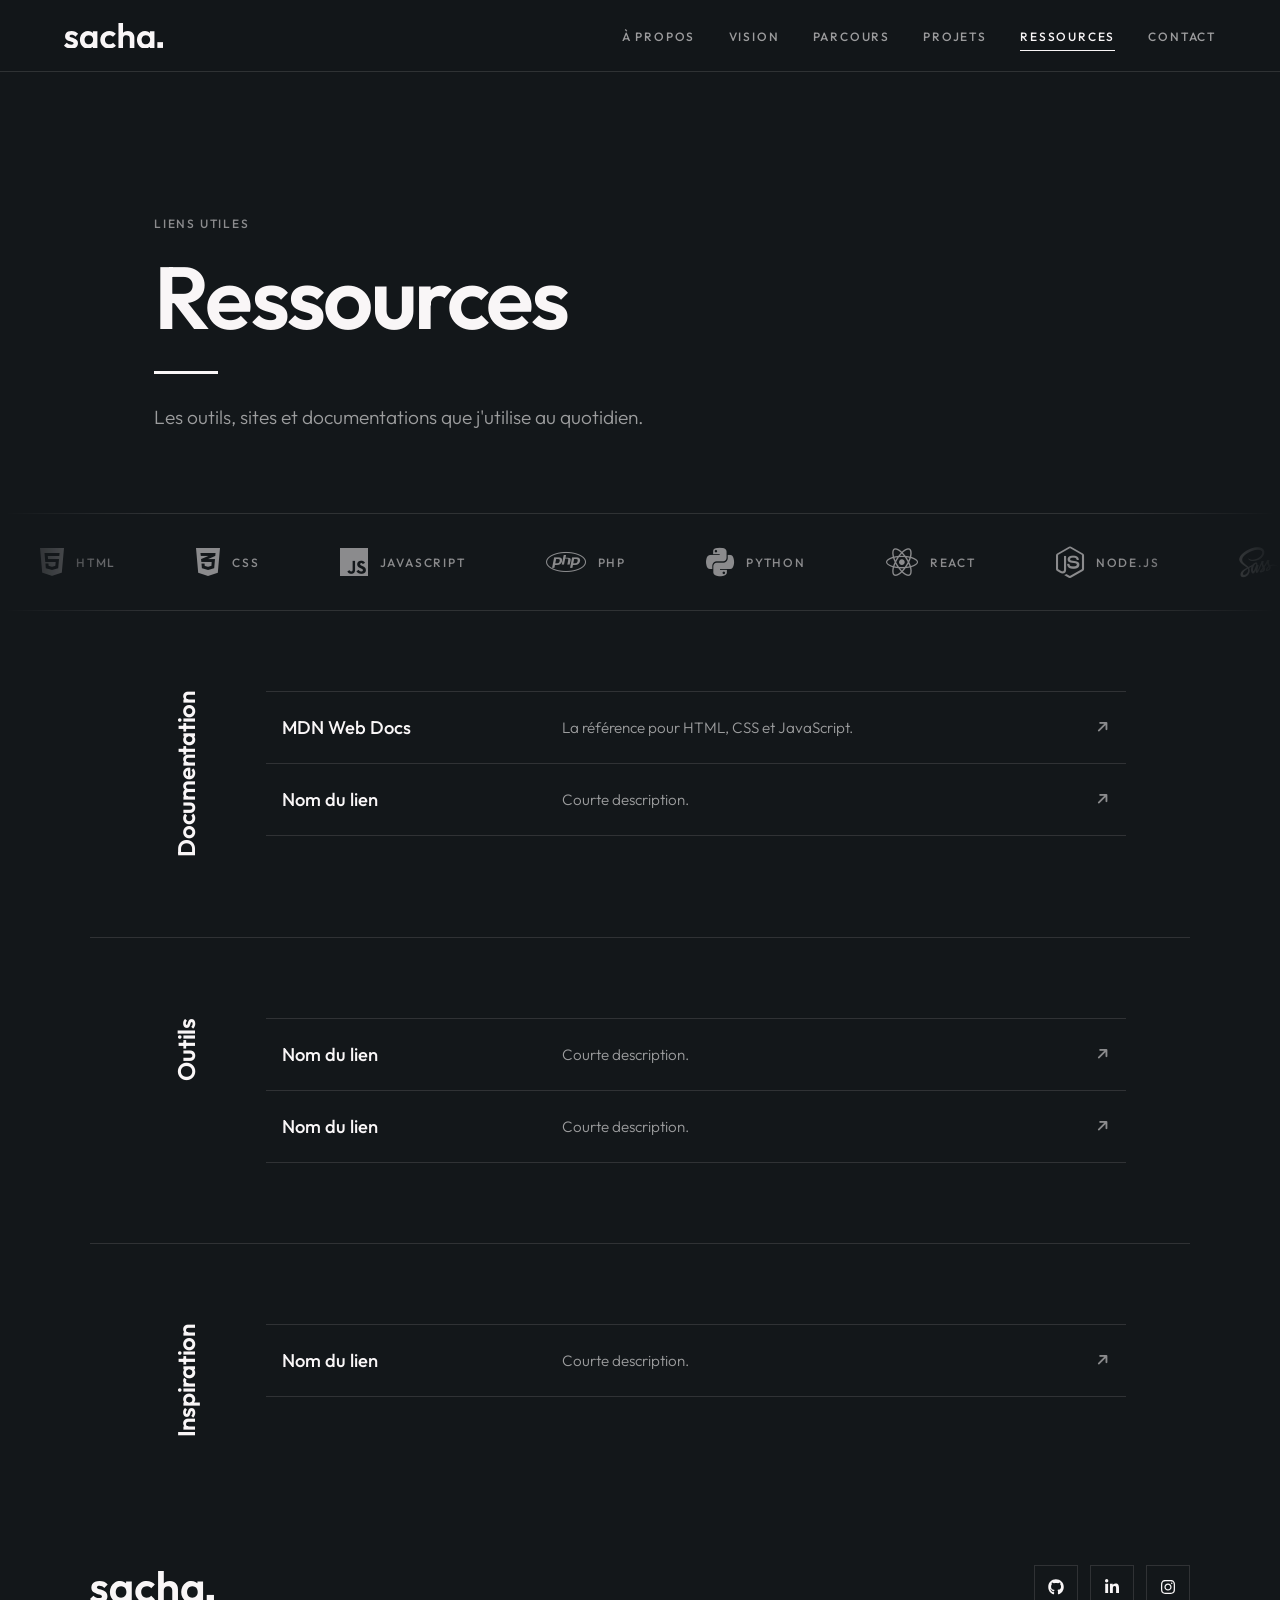
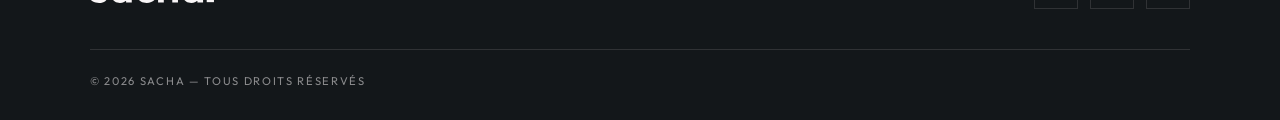
==== commit 4f0baf2a: "Animations, accessibilité, performance et curseur - Introduction : mots qui apparaissent un par un, " ====
--- a/pages/resources/resources.html
+++ b/pages/resources/resources.html
@@ -14,18 +14,20 @@
     <meta property="og:locale" content="fr_FR">
     <meta name="twitter:card" content="summary_large_image">
     <link rel="icon" href="../../src/img/favicon.svg" type="image/svg+xml">
-    <link rel="stylesheet" href="../../style.css">
     <link rel="preconnect" href="https://fonts.googleapis.com">
     <link rel="preconnect" href="https://fonts.gstatic.com" crossorigin>
     <link href="https://fonts.googleapis.com/css2?family=Outfit:wght@100..900&display=swap" rel="stylesheet">
-    <link rel="stylesheet" href="https://cdnjs.cloudflare.com/ajax/libs/font-awesome/6.5.1/css/all.min.css">
+    <link rel="stylesheet" href="../../style.css">
+    <!-- Font Awesome (logos de la bande) chargé sans bloquer l'affichage de la page -->
+    <link rel="stylesheet" href="https://cdnjs.cloudflare.com/ajax/libs/font-awesome/6.5.1/css/all.min.css" media="print" onload="this.media='all'">
+    <noscript><link rel="stylesheet" href="https://cdnjs.cloudflare.com/ajax/libs/font-awesome/6.5.1/css/all.min.css"></noscript>
 </head>
 
 <body>
     <nav>
         <div class="nav-logo"><a href="../../index.html" class="nav-logo-link" aria-label="Sacha — accueil"><svg class="nav-logo-svg" viewBox="263.17 216.27 352.97 91.12" fill="currentColor" aria-hidden="true" focusable="false"><path d="M289.24,307.39c-3.39,0-6.72-.46-9.99-1.37-3.27-.91-6.27-2.17-9-3.79-2.73-1.61-5.09-3.58-7.08-5.9l9.68-9.81c2.07,2.32,4.47,4.06,7.2,5.21,2.73,1.16,5.75,1.74,9.06,1.74,2.65,0,4.65-.37,6.02-1.12,1.37-.74,2.05-1.86,2.05-3.35,0-1.65-.73-2.94-2.17-3.85-1.45-.91-3.33-1.68-5.65-2.3-2.32-.62-4.74-1.32-7.26-2.11-2.53-.79-4.95-1.82-7.26-3.1-2.32-1.28-4.2-3.06-5.65-5.34-1.45-2.27-2.17-5.23-2.17-8.88s.93-7.12,2.79-9.93c1.86-2.81,4.53-5.01,8.01-6.58,3.48-1.57,7.57-2.36,12.29-2.36,4.97,0,9.45.87,13.47,2.61,4.01,1.74,7.34,4.34,9.99,7.82l-9.81,9.81c-1.82-2.23-3.87-3.85-6.14-4.84-2.28-.99-4.74-1.49-7.39-1.49-2.4,0-4.24.37-5.52,1.12-1.28.75-1.92,1.78-1.92,3.1,0,1.49.72,2.65,2.17,3.48,1.45.83,3.33,1.55,5.65,2.17,2.32.62,4.74,1.32,7.26,2.11,2.52.79,4.92,1.88,7.2,3.29,2.27,1.41,4.14,3.27,5.59,5.59,1.45,2.32,2.17,5.3,2.17,8.94,0,5.88-2.11,10.53-6.33,13.96-4.22,3.44-9.97,5.15-17.25,5.15Z"/><path d="M348.58,307.26c-5.46,0-10.39-1.37-14.77-4.1-4.39-2.73-7.82-6.46-10.3-11.17-2.48-4.72-3.72-10.01-3.72-15.89s1.24-11.3,3.72-16.01c2.48-4.72,5.92-8.44,10.3-11.17,4.39-2.73,9.31-4.1,14.77-4.1,4.3,0,8.15.87,11.54,2.61,3.39,1.74,6.1,4.16,8.13,7.26,2.03,3.1,3.12,6.6,3.29,10.49v21.6c-.17,3.97-1.26,7.49-3.29,10.55-2.03,3.06-4.74,5.48-8.13,7.26-3.39,1.78-7.24,2.67-11.54,2.67ZM351.56,292.24c4.55,0,8.23-1.51,11.05-4.53,2.81-3.02,4.22-6.93,4.22-11.73,0-3.14-.64-5.94-1.92-8.38-1.28-2.44-3.06-4.34-5.34-5.71-2.28-1.37-4.95-2.05-8.01-2.05s-5.61.68-7.88,2.05c-2.28,1.37-4.06,3.27-5.34,5.71-1.28,2.44-1.92,5.23-1.92,8.38s.64,6.06,1.92,8.5c1.28,2.44,3.06,4.34,5.34,5.71,2.28,1.37,4.9,2.05,7.88,2.05ZM365.95,306.02v-16.14l2.61-14.65-2.61-14.4v-14.77h16.14v59.96h-16.14Z"/><path d="M424.55,307.26c-6.13,0-11.63-1.37-16.51-4.1-4.88-2.73-8.73-6.46-11.54-11.17-2.81-4.72-4.22-10.01-4.22-15.89s1.41-11.3,4.22-16.01c2.81-4.72,6.68-8.46,11.61-11.23,4.92-2.77,10.41-4.16,16.45-4.16,4.72,0,9.06.87,13.03,2.61,3.97,1.74,7.41,4.22,10.3,7.45l-10.43,10.55c-1.57-1.74-3.46-3.06-5.65-3.97-2.19-.91-4.61-1.37-7.26-1.37-2.98,0-5.65.68-8.01,2.05-2.36,1.37-4.22,3.23-5.59,5.59s-2.05,5.15-2.05,8.38.68,5.94,2.05,8.38c1.37,2.44,3.23,4.34,5.59,5.71,2.36,1.37,5.03,2.05,8.01,2.05,2.73,0,5.19-.48,7.39-1.43,2.19-.95,4.08-2.34,5.65-4.16l10.55,10.55c-3.06,3.31-6.58,5.83-10.55,7.57-3.97,1.74-8.32,2.61-13.03,2.61Z"/><path d="M457.07,306.02v-89.75h16.26v89.75h-16.26ZM497.41,306.02v-34.38c0-3.56-1.12-6.46-3.35-8.69s-5.13-3.35-8.69-3.35c-2.32,0-4.39.5-6.21,1.49-1.82.99-3.25,2.4-4.28,4.22-1.04,1.82-1.55,3.93-1.55,6.33l-6.33-3.23c0-4.72.99-8.83,2.98-12.35,1.99-3.52,4.74-6.27,8.25-8.25,3.52-1.99,7.55-2.98,12.1-2.98s8.58.99,12.1,2.98c3.52,1.99,6.27,4.72,8.25,8.19s2.98,7.49,2.98,12.04v37.98h-16.26Z"/><path d="M551.66,307.26c-5.46,0-10.39-1.37-14.77-4.1-4.39-2.73-7.82-6.46-10.3-11.17-2.48-4.72-3.72-10.01-3.72-15.89s1.24-11.3,3.72-16.01c2.48-4.72,5.92-8.44,10.3-11.17,4.38-2.73,9.31-4.1,14.77-4.1,4.3,0,8.15.87,11.54,2.61,3.39,1.74,6.1,4.16,8.13,7.26,2.03,3.1,3.12,6.6,3.29,10.49v21.6c-.17,3.97-1.26,7.49-3.29,10.55-2.03,3.06-4.74,5.48-8.13,7.26-3.39,1.78-7.24,2.67-11.54,2.67ZM554.63,292.24c4.55,0,8.23-1.51,11.05-4.53,2.81-3.02,4.22-6.93,4.22-11.73,0-3.14-.64-5.94-1.92-8.38-1.28-2.44-3.06-4.34-5.34-5.71-2.28-1.37-4.95-2.05-8.01-2.05s-5.61.68-7.88,2.05c-2.28,1.37-4.06,3.27-5.34,5.71-1.28,2.44-1.92,5.23-1.92,8.38s.64,6.06,1.92,8.5c1.28,2.44,3.06,4.34,5.34,5.71,2.28,1.37,4.9,2.05,7.88,2.05ZM569.03,306.02v-16.14l2.61-14.65-2.61-14.4v-14.77h16.14v59.96h-16.14Z"/><rect x="595.53" y="284.4" width="20.61" height="20.61"/></svg></a></div>
         <ul class="nav-links" id="nav-links">
-            <li class="nav-about"><a href="../../index.html#short-description">A propos</a></li>
+            <li class="nav-about"><a href="../../index.html#short-description">À propos</a></li>
             <li class="nav-vision"><a href="../../index.html#vision">Vision</a></li>
             <li class="nav-schools"><a href="../../index.html#parcours">Parcours</a></li>
             <li class="nav-projects"><a href="../../index.html#projects">Projets</a></li>
@@ -143,9 +145,9 @@
         <div class="footer-content">
             <p class="footer-name"><svg class="footer-logo-svg" viewBox="263.17 216.27 352.97 91.12" fill="currentColor" role="img" aria-label="Sacha"><path d="M289.24,307.39c-3.39,0-6.72-.46-9.99-1.37-3.27-.91-6.27-2.17-9-3.79-2.73-1.61-5.09-3.58-7.08-5.9l9.68-9.81c2.07,2.32,4.47,4.06,7.2,5.21,2.73,1.16,5.75,1.74,9.06,1.74,2.65,0,4.65-.37,6.02-1.12,1.37-.74,2.05-1.86,2.05-3.35,0-1.65-.73-2.94-2.17-3.85-1.45-.91-3.33-1.68-5.65-2.3-2.32-.62-4.74-1.32-7.26-2.11-2.53-.79-4.95-1.82-7.26-3.1-2.32-1.28-4.2-3.06-5.65-5.34-1.45-2.27-2.17-5.23-2.17-8.88s.93-7.12,2.79-9.93c1.86-2.81,4.53-5.01,8.01-6.58,3.48-1.57,7.57-2.36,12.29-2.36,4.97,0,9.45.87,13.47,2.61,4.01,1.74,7.34,4.34,9.99,7.82l-9.81,9.81c-1.82-2.23-3.87-3.85-6.14-4.84-2.28-.99-4.74-1.49-7.39-1.49-2.4,0-4.24.37-5.52,1.12-1.28.75-1.92,1.78-1.92,3.1,0,1.49.72,2.65,2.17,3.48,1.45.83,3.33,1.55,5.65,2.17,2.32.62,4.74,1.32,7.26,2.11,2.52.79,4.92,1.88,7.2,3.29,2.27,1.41,4.14,3.27,5.59,5.59,1.45,2.32,2.17,5.3,2.17,8.94,0,5.88-2.11,10.53-6.33,13.96-4.22,3.44-9.97,5.15-17.25,5.15Z"/><path d="M348.58,307.26c-5.46,0-10.39-1.37-14.77-4.1-4.39-2.73-7.82-6.46-10.3-11.17-2.48-4.72-3.72-10.01-3.72-15.89s1.24-11.3,3.72-16.01c2.48-4.72,5.92-8.44,10.3-11.17,4.39-2.73,9.31-4.1,14.77-4.1,4.3,0,8.15.87,11.54,2.61,3.39,1.74,6.1,4.16,8.13,7.26,2.03,3.1,3.12,6.6,3.29,10.49v21.6c-.17,3.97-1.26,7.49-3.29,10.55-2.03,3.06-4.74,5.48-8.13,7.26-3.39,1.78-7.24,2.67-11.54,2.67ZM351.56,292.24c4.55,0,8.23-1.51,11.05-4.53,2.81-3.02,4.22-6.93,4.22-11.73,0-3.14-.64-5.94-1.92-8.38-1.28-2.44-3.06-4.34-5.34-5.71-2.28-1.37-4.95-2.05-8.01-2.05s-5.61.68-7.88,2.05c-2.28,1.37-4.06,3.27-5.34,5.71-1.28,2.44-1.92,5.23-1.92,8.38s.64,6.06,1.92,8.5c1.28,2.44,3.06,4.34,5.34,5.71,2.28,1.37,4.9,2.05,7.88,2.05ZM365.95,306.02v-16.14l2.61-14.65-2.61-14.4v-14.77h16.14v59.96h-16.14Z"/><path d="M424.55,307.26c-6.13,0-11.63-1.37-16.51-4.1-4.88-2.73-8.73-6.46-11.54-11.17-2.81-4.72-4.22-10.01-4.22-15.89s1.41-11.3,4.22-16.01c2.81-4.72,6.68-8.46,11.61-11.23,4.92-2.77,10.41-4.16,16.45-4.16,4.72,0,9.06.87,13.03,2.61,3.97,1.74,7.41,4.22,10.3,7.45l-10.43,10.55c-1.57-1.74-3.46-3.06-5.65-3.97-2.19-.91-4.61-1.37-7.26-1.37-2.98,0-5.65.68-8.01,2.05-2.36,1.37-4.22,3.23-5.59,5.59s-2.05,5.15-2.05,8.38.68,5.94,2.05,8.38c1.37,2.44,3.23,4.34,5.59,5.71,2.36,1.37,5.03,2.05,8.01,2.05,2.73,0,5.19-.48,7.39-1.43,2.19-.95,4.08-2.34,5.65-4.16l10.55,10.55c-3.06,3.31-6.58,5.83-10.55,7.57-3.97,1.74-8.32,2.61-13.03,2.61Z"/><path d="M457.07,306.02v-89.75h16.26v89.75h-16.26ZM497.41,306.02v-34.38c0-3.56-1.12-6.46-3.35-8.69s-5.13-3.35-8.69-3.35c-2.32,0-4.39.5-6.21,1.49-1.82.99-3.25,2.4-4.28,4.22-1.04,1.82-1.55,3.93-1.55,6.33l-6.33-3.23c0-4.72.99-8.83,2.98-12.35,1.99-3.52,4.74-6.27,8.25-8.25,3.52-1.99,7.55-2.98,12.1-2.98s8.58.99,12.1,2.98c3.52,1.99,6.27,4.72,8.25,8.19s2.98,7.49,2.98,12.04v37.98h-16.26Z"/><path d="M551.66,307.26c-5.46,0-10.39-1.37-14.77-4.1-4.39-2.73-7.82-6.46-10.3-11.17-2.48-4.72-3.72-10.01-3.72-15.89s1.24-11.3,3.72-16.01c2.48-4.72,5.92-8.44,10.3-11.17,4.38-2.73,9.31-4.1,14.77-4.1,4.3,0,8.15.87,11.54,2.61,3.39,1.74,6.1,4.16,8.13,7.26,2.03,3.1,3.12,6.6,3.29,10.49v21.6c-.17,3.97-1.26,7.49-3.29,10.55-2.03,3.06-4.74,5.48-8.13,7.26-3.39,1.78-7.24,2.67-11.54,2.67ZM554.63,292.24c4.55,0,8.23-1.51,11.05-4.53,2.81-3.02,4.22-6.93,4.22-11.73,0-3.14-.64-5.94-1.92-8.38-1.28-2.44-3.06-4.34-5.34-5.71-2.28-1.37-4.95-2.05-8.01-2.05s-5.61.68-7.88,2.05c-2.28,1.37-4.06,3.27-5.34,5.71-1.28,2.44-1.92,5.23-1.92,8.38s.64,6.06,1.92,8.5c1.28,2.44,3.06,4.34,5.34,5.71,2.28,1.37,4.9,2.05,7.88,2.05ZM569.03,306.02v-16.14l2.61-14.65-2.61-14.4v-14.77h16.14v59.96h-16.14Z"/><rect x="595.53" y="284.4" width="20.61" height="20.61"/></svg></p>
             <ul class="footer-socials">
-                <li><a href="https://github.com/" target="_blank" rel="noopener noreferrer" aria-label="GitHub"><i class="fa-brands fa-github"></i></a></li>
-                <li><a href="https://www.linkedin.com/" target="_blank" rel="noopener noreferrer" aria-label="LinkedIn"><i class="fa-brands fa-linkedin-in"></i></a></li>
-                <li><a href="https://www.instagram.com/" target="_blank" rel="noopener noreferrer" aria-label="Instagram"><i class="fa-brands fa-instagram"></i></a></li>
+                <li><a href="https://github.com/" target="_blank" rel="noopener noreferrer" aria-label="GitHub"><svg class="footer-social-icon" viewBox="0 0 496 512" fill="currentColor" aria-hidden="true" focusable="false"><path d="M165.9 397.4c0 2-2.3 3.6-5.2 3.6-3.3.3-5.6-1.3-5.6-3.6 0-2 2.3-3.6 5.2-3.6 3-.3 5.6 1.3 5.6 3.6zm-31.1-4.5c-.7 2 1.3 4.3 4.3 4.9 2.6 1 5.6 0 6.2-2s-1.3-4.3-4.3-5.2c-2.6-.7-5.5.3-6.2 2.3zm44.2-1.7c-2.9.7-4.9 2.6-4.6 4.9.3 2 2.9 3.3 5.9 2.6 2.9-.7 4.9-2.6 4.6-4.6-.3-1.9-3-3.2-5.9-2.9zM244.8 8C106.1 8 0 113.3 0 252c0 110.9 69.8 205.8 169.5 239.2 12.8 2.3 17.3-5.6 17.3-12.1 0-6.2-.3-40.4-.3-61.4 0 0-70 15-84.7-29.8 0 0-11.4-29.1-27.8-36.6 0 0-22.9-15.7 1.6-15.4 0 0 24.9 2 38.6 25.8 21.9 38.6 58.6 27.5 72.9 20.9 2.3-16 8.8-27.1 16-33.7-55.9-6.2-112.3-14.3-112.3-110.5 0-27.5 7.6-41.3 23.6-58.9-2.6-6.5-11.1-33.3 2.6-67.9 20.9-6.5 69 27 69 27 20-5.6 41.5-8.5 62.8-8.5s42.8 2.9 62.8 8.5c0 0 48.1-33.6 69-27 13.7 34.7 5.2 61.4 2.6 67.9 16 17.7 25.8 31.5 25.8 58.9 0 96.5-58.9 104.2-114.8 110.5 9.2 7.9 17 22.9 17 46.4 0 33.7-.3 75.4-.3 83.6 0 6.5 4.6 14.4 17.3 12.1C428.2 457.8 496 362.9 496 252 496 113.3 383.5 8 244.8 8zM97.2 352.9c-1.3 1-1 3.3.7 5.2 1.6 1.6 3.9 2.3 5.2 1 1.3-1 1-3.3-.7-5.2-1.6-1.6-3.9-2.3-5.2-1zm-10.8-8.1c-.7 1.3.3 2.9 2.3 3.9 1.6 1 3.6.7 4.3-.7.7-1.3-.3-2.9-2.3-3.9-2-.6-3.6-.3-4.3.7zm32.4 35.6c-1.6 1.3-1 4.3 1.3 6.2 2.3 2.3 5.2 2.6 6.5 1 1.3-1.3.7-4.3-1.3-6.2-2.2-2.3-5.2-2.6-6.5-1zm-11.4-14.7c-1.6 1-1.6 3.6 0 5.9 1.6 2.3 4.3 3.3 5.6 2.3 1.6-1.3 1.6-3.9 0-6.2-1.4-2.3-4-3.3-5.6-2z"/></svg></a></li>
+                <li><a href="https://www.linkedin.com/" target="_blank" rel="noopener noreferrer" aria-label="LinkedIn"><svg class="footer-social-icon" viewBox="0 0 448 512" fill="currentColor" aria-hidden="true" focusable="false"><path d="M100.28 448H7.4V148.9h92.88zM53.79 108.1C24.09 108.1 0 83.5 0 53.8a53.79 53.79 0 0 1 107.58 0c0 29.7-24.1 54.3-53.79 54.3zM447.9 448h-92.68V302.4c0-34.7-.7-79.2-48.29-79.2-48.29 0-55.69 37.7-55.69 76.7V448h-92.78V148.9h89.08v40.8h1.3c12.4-23.5 42.69-48.3 87.88-48.3 94 0 111.28 61.9 111.28 142.3V448z"/></svg></a></li>
+                <li><a href="https://www.instagram.com/" target="_blank" rel="noopener noreferrer" aria-label="Instagram"><svg class="footer-social-icon" viewBox="0 0 448 512" fill="currentColor" aria-hidden="true" focusable="false"><path d="M224.1 141c-63.6 0-114.9 51.3-114.9 114.9s51.3 114.9 114.9 114.9S339 319.5 339 255.9 287.7 141 224.1 141zm0 189.6c-41.1 0-74.7-33.5-74.7-74.7s33.5-74.7 74.7-74.7 74.7 33.5 74.7 74.7-33.6 74.7-74.7 74.7zm146.4-194.3c0 14.9-12 26.8-26.8 26.8-14.9 0-26.8-12-26.8-26.8s12-26.8 26.8-26.8 26.8 12 26.8 26.8zm76.1 27.2c-1.7-35.9-9.9-67.7-36.2-93.9-26.2-26.2-58-34.4-93.9-36.2-37-2.1-147.9-2.1-184.9 0-35.8 1.7-67.6 9.9-93.9 36.1s-34.4 58-36.2 93.9c-2.1 37-2.1 147.9 0 184.9 1.7 35.9 9.9 67.7 36.2 93.9s58 34.4 93.9 36.2c37 2.1 147.9 2.1 184.9 0 35.9-1.7 67.7-9.9 93.9-36.2 26.2-26.2 34.4-58 36.2-93.9 2.1-37 2.1-147.8 0-184.8zM398.8 388c-7.8 19.6-22.9 34.7-42.6 42.6-29.5 11.7-99.5 9-132.1 9s-102.7 2.6-132.1-9c-19.6-7.8-34.7-22.9-42.6-42.6-11.7-29.5-9-99.5-9-132.1s-2.6-102.7 9-132.1c7.8-19.6 22.9-34.7 42.6-42.6 29.5-11.7 99.5-9 132.1-9s102.7-2.6 132.1 9c19.6 7.8 34.7 22.9 42.6 42.6 11.7 29.5 9 99.5 9 132.1s2.7 102.7-9 132.1z"/></svg></a></li>
             </ul>
         </div>
         <p class="footer-copy">&copy; <span id="footer-year"></span> Sacha — Tous droits réservés</p>
--- a/style.css
+++ b/style.css
@@ -8,7 +8,7 @@
     --color-surface: #1b2024;   /* survol des cartes, légèrement plus clair que le fond */
     --color-line: rgba(249, 246, 247, 0.12);
     --color-text-muted: rgba(249, 246, 247, 0.6);
-    --color-text-faint: rgba(249, 246, 247, 0.4);
+    --color-text-faint: rgba(249, 246, 247, 0.52); /* contraste ≥ 4.5:1 sur le fond (norme WCAG AA) */
     --nav-height: 4.5rem;
 }
 
@@ -40,6 +40,35 @@
 
 img {
     max-width: 100%;
+}
+
+/* Focus clavier : contour fin dans la DA, visible uniquement à la navigation au clavier */
+:focus-visible {
+    outline: 1px solid var(--color-secondary);
+    outline-offset: 4px;
+}
+
+/* sur la bande claire (Contact), le contour passe en sombre */
+.contact :focus-visible {
+    outline-color: var(--color-primary);
+}
+
+/* lignes pleine largeur : contour à l'intérieur pour ne pas être coupé */
+.resource-item:focus-visible {
+    outline-offset: -1px;
+}
+
+/* texte lu par les lecteurs d'écran mais invisible à l'écran */
+.sr-only {
+    position: absolute;
+    width: 1px;
+    height: 1px;
+    padding: 0;
+    margin: -1px;
+    overflow: hidden;
+    clip: rect(0, 0, 0, 0);
+    white-space: nowrap;
+    border: 0;
 }
 
 /* ------------------- Navbar ------------------- */
@@ -397,13 +426,52 @@
     transition: color 0.8s ease;
 }
 
+/* --intro-end est calculé par script.js : le moment où tous les mots sont apparus */
 .short-description.reveal.is-visible .highlight {
     color: var(--color-secondary);
-    transition-delay: 0.6s;
+    transition-delay: var(--intro-end, 0.6s);
 }
 
 .short-description.reveal.is-visible .highlight--underline {
-    transition-delay: 1s;
+    transition-delay: calc(var(--intro-end, 0.6s) + 0.4s);
+}
+
+/* le prénom monte à sa place comme les autres mots, en se décodant pendant le mouvement */
+.short-description.reveal .highlight--scramble {
+    position: relative;
+    top: 0.6em;
+    opacity: 0;
+    filter: blur(8px);
+}
+
+.short-description.reveal.is-visible .highlight--scramble {
+    top: 0;
+    opacity: 1;
+    filter: none;
+    transition:
+        top 0.8s cubic-bezier(0.22, 1, 0.36, 1) var(--word-delay, 0s),
+        opacity 0.8s ease var(--word-delay, 0s),
+        filter 0.8s ease var(--word-delay, 0s),
+        color 0.8s ease var(--intro-end, 0.6s);
+}
+
+/* Prénom : chaque lettre fait défiler des caractères au hasard avant de se fixer.
+   La vraie lettre garde sa place (largeur stable) ; le caractère aléatoire s'affiche par-dessus. */
+.scramble-letter {
+    position: relative;
+    display: inline-block;
+}
+
+.scramble-letter.is-scrambling {
+    color: transparent;
+}
+
+.scramble-letter.is-scrambling::after {
+    content: attr(data-char);
+    position: absolute;
+    inset: 0;
+    text-align: center;
+    color: var(--color-text-muted);
 }
 
 @media (prefers-reduced-motion: reduce) {
@@ -873,6 +941,12 @@
     transition: background-color 0.2s ease, color 0.2s ease;
 }
 
+/* icônes en SVG dans le HTML (plus besoin de Font Awesome sur l'accueil) */
+.footer-social-icon {
+    width: 1rem;
+    height: 1rem;
+}
+
 .footer-socials a:hover {
     background-color: var(--color-secondary);
     color: var(--color-primary);
@@ -946,6 +1020,230 @@
     .reveal {
         opacity: 1;
         transform: none;
+        transition: none;
+    }
+}
+
+/* ------------------- Animations propres à chaque section ------------------- */
+
+/* La section elle-même ne bouge plus : ce sont ses éléments qui s'animent */
+.short-description.reveal,
+.vision.reveal,
+.schools.reveal,
+.projects.reveal {
+    position: relative;
+    opacity: 1;
+    transform: none;
+    border-top-color: transparent;
+}
+
+/* Commun : le trait du haut de la section se dessine de gauche à droite */
+.short-description.reveal::before,
+.vision.reveal::before,
+.schools.reveal::before,
+.projects.reveal::before {
+    content: "";
+    position: absolute;
+    top: -1px;
+    left: 0;
+    right: 0;
+    height: 1px;
+    background-color: var(--color-line);
+    transform: scaleX(0);
+    transform-origin: left;
+    transition: transform 1.4s cubic-bezier(0.65, 0, 0.35, 1);
+}
+
+.short-description.reveal.is-visible::before,
+.vision.reveal.is-visible::before,
+.schools.reveal.is-visible::before,
+.projects.reveal.is-visible::before {
+    transform: scaleX(1);
+}
+
+/* Commun : le titre vertical est dévoilé par un masque, dans le sens de lecture */
+.short-description.reveal .short-description-title,
+.vision.reveal .section-title,
+.schools.reveal .schools-title,
+.projects.reveal .section-title {
+    clip-path: inset(0 0 100% 0);
+    transition: clip-path 1s cubic-bezier(0.22, 1, 0.36, 1) 0.2s;
+}
+
+.short-description.reveal.is-visible .short-description-title,
+.vision.reveal.is-visible .section-title,
+.schools.reveal.is-visible .schools-title,
+.projects.reveal.is-visible .section-title {
+    clip-path: inset(0);
+}
+
+/* Introduction : les mots montent un par un en sortant du flou
+   (découpés en <span class="word"> par script.js, délai propre à chaque mot) */
+.short-description.reveal .word {
+    position: relative;
+    top: 0.6em;
+    opacity: 0;
+    filter: blur(8px);
+    transition:
+        top 0.8s cubic-bezier(0.22, 1, 0.36, 1),
+        opacity 0.8s ease,
+        filter 0.8s ease;
+    transition-delay: var(--word-delay, 0s);
+}
+
+.short-description.reveal.is-visible .word {
+    top: 0;
+    opacity: 1;
+    filter: none;
+}
+
+/* Vision : la citation s'écrit de gauche à droite, puis l'auteur apparaît */
+.vision.reveal .vision-quote p {
+    clip-path: inset(-0.2em 100% -0.2em 0);
+    transition: clip-path 1.4s cubic-bezier(0.65, 0, 0.35, 1) 0.3s;
+}
+
+.vision.reveal.is-visible .vision-quote p {
+    clip-path: inset(-0.2em -0.2em -0.2em 0);
+}
+
+.vision.reveal .vision-quote cite {
+    opacity: 0;
+    transform: translateY(10px);
+    transition: opacity 0.8s ease 1.4s, transform 0.8s cubic-bezier(0.22, 1, 0.36, 1) 1.4s;
+}
+
+.vision.reveal.is-visible .vision-quote cite {
+    opacity: 1;
+    transform: none;
+}
+
+/* Vision : chaque idée glisse depuis la gauche et son trait se dessine dessous */
+.vision-item.reveal {
+    position: relative;
+    transform: translateX(-2rem);
+    border-bottom-color: transparent;
+}
+
+.vision-item.reveal.is-visible {
+    transform: none;
+}
+
+.vision-item.reveal::after {
+    content: "";
+    position: absolute;
+    left: 0;
+    right: 0;
+    bottom: -1px;
+    height: 1px;
+    background-color: var(--color-line);
+    transform: scaleX(0);
+    transform-origin: left;
+    transition: transform 1.2s cubic-bezier(0.65, 0, 0.35, 1) var(--reveal-delay, 0s);
+}
+
+.vision-item.reveal.is-visible::after {
+    transform: scaleX(1);
+}
+
+/* Parcours : la carte se déplie de gauche à droite, puis son contenu monte ligne par ligne */
+.school-card.reveal {
+    opacity: 1;
+    transform: none;
+    clip-path: inset(0 100% 0 0);
+    transition:
+        clip-path 1.1s cubic-bezier(0.65, 0, 0.35, 1) var(--reveal-delay, 0s),
+        background-color 0.3s ease;
+}
+
+.school-card.reveal.is-visible {
+    clip-path: inset(0);
+}
+
+.school-card.reveal > * {
+    opacity: 0;
+    transform: translateY(14px);
+    transition:
+        opacity 0.6s ease,
+        transform 0.6s cubic-bezier(0.22, 1, 0.36, 1);
+    transition-delay: calc(var(--reveal-delay, 0s) + 0.5s + var(--child-delay, 0s));
+}
+
+.school-card.reveal > :nth-child(2) { --child-delay: 80ms; }
+.school-card.reveal > :nth-child(3) { --child-delay: 160ms; }
+.school-card.reveal > :nth-child(4) { --child-delay: 240ms; }
+.school-card.reveal > :nth-child(5) { --child-delay: 320ms; }
+
+.school-card.reveal.is-visible > * {
+    opacity: 1;
+    transform: none;
+}
+
+/* Projets : la carte monte depuis le bas comme un rideau, le contenu suit avec un léger décalage */
+.project-card.reveal {
+    opacity: 1;
+    transform: none;
+    clip-path: inset(100% 0 0 0);
+    transition:
+        clip-path 1s cubic-bezier(0.65, 0, 0.35, 1) var(--reveal-delay, 0s),
+        background-color 0.3s ease;
+}
+
+.project-card.reveal.is-visible {
+    clip-path: inset(0);
+}
+
+.project-card.reveal::before,
+.project-card.reveal > * {
+    translate: 0 3rem;
+    transition: translate 1.3s cubic-bezier(0.22, 1, 0.36, 1) var(--reveal-delay, 0s);
+}
+
+/* le lien garde son effet de survol */
+.project-card.reveal .project-link {
+    transition:
+        translate 1.3s cubic-bezier(0.22, 1, 0.36, 1) var(--reveal-delay, 0s),
+        opacity 0.2s ease;
+}
+
+.project-card.reveal.is-visible::before,
+.project-card.reveal.is-visible > * {
+    translate: none;
+}
+
+@media (prefers-reduced-motion: reduce) {
+    .short-description.reveal::before,
+    .vision.reveal::before,
+    .schools.reveal::before,
+    .projects.reveal::before,
+    .vision-item.reveal::after {
+        transform: none;
+        transition: none;
+    }
+
+    .short-description.reveal .short-description-title,
+    .vision.reveal .section-title,
+    .schools.reveal .schools-title,
+    .projects.reveal .section-title,
+    .vision.reveal .vision-quote p,
+    .school-card.reveal,
+    .project-card.reveal {
+        clip-path: none;
+        transition: none;
+    }
+
+    .short-description.reveal .word,
+    .short-description.reveal .highlight--scramble,
+    .vision.reveal .vision-quote cite,
+    .vision-item.reveal,
+    .school-card.reveal > *,
+    .project-card.reveal::before,
+    .project-card.reveal > * {
+        top: 0;
+        opacity: 1;
+        filter: none;
+        transform: none;
+        translate: none;
         transition: none;
     }
 }
@@ -1450,3 +1748,55 @@
         transition: none;
     }
 }
+
+/* ------------------- Cercle qui suit le curseur (ordinateur) ------------------- */
+
+/* créé par script.js uniquement avec une souris ; la position est mise à jour en JS */
+.cursor-circle {
+    position: fixed;
+    top: 0;
+    left: 0;
+    z-index: 1000;
+    pointer-events: none; /* ne bloque jamais les clics */
+    will-change: transform;
+    /* « différence » : blanc sur fond sombre, sombre sur la bande claire du contact.
+       Posé ici (et pas sur le ::before) pour se mélanger avec la page elle-même. */
+    mix-blend-mode: difference;
+}
+
+/* le cercle visuel est sur un pseudo-élément : sa taille s'anime sans gêner le suivi */
+.cursor-circle::before {
+    content: "";
+    position: absolute;
+    top: 0;
+    left: 0;
+    width: 2rem;
+    height: 2rem;
+    border: 1px solid #fff;
+    border-radius: 50%;
+    opacity: 0;
+    transform: translate(-50%, -50%) scale(0.5);
+    transition:
+        opacity 0.3s ease,
+        transform 0.35s cubic-bezier(0.22, 1, 0.36, 1),
+        background-color 0.35s ease;
+}
+
+.cursor-circle.is-visible::before {
+    opacity: 1;
+    transform: translate(-50%, -50%) scale(1);
+}
+
+/* sur un lien ou un bouton : le cercle grossit et se remplit */
+.cursor-circle.is-visible.is-hovering::before {
+    transform: translate(-50%, -50%) scale(1.8);
+    background-color: #fff;
+}
+
+.cursor-circle.is-visible.is-pressed::before {
+    transform: translate(-50%, -50%) scale(0.8);
+}
+
+.cursor-circle.is-visible.is-hovering.is-pressed::before {
+    transform: translate(-50%, -50%) scale(1.5);
+}
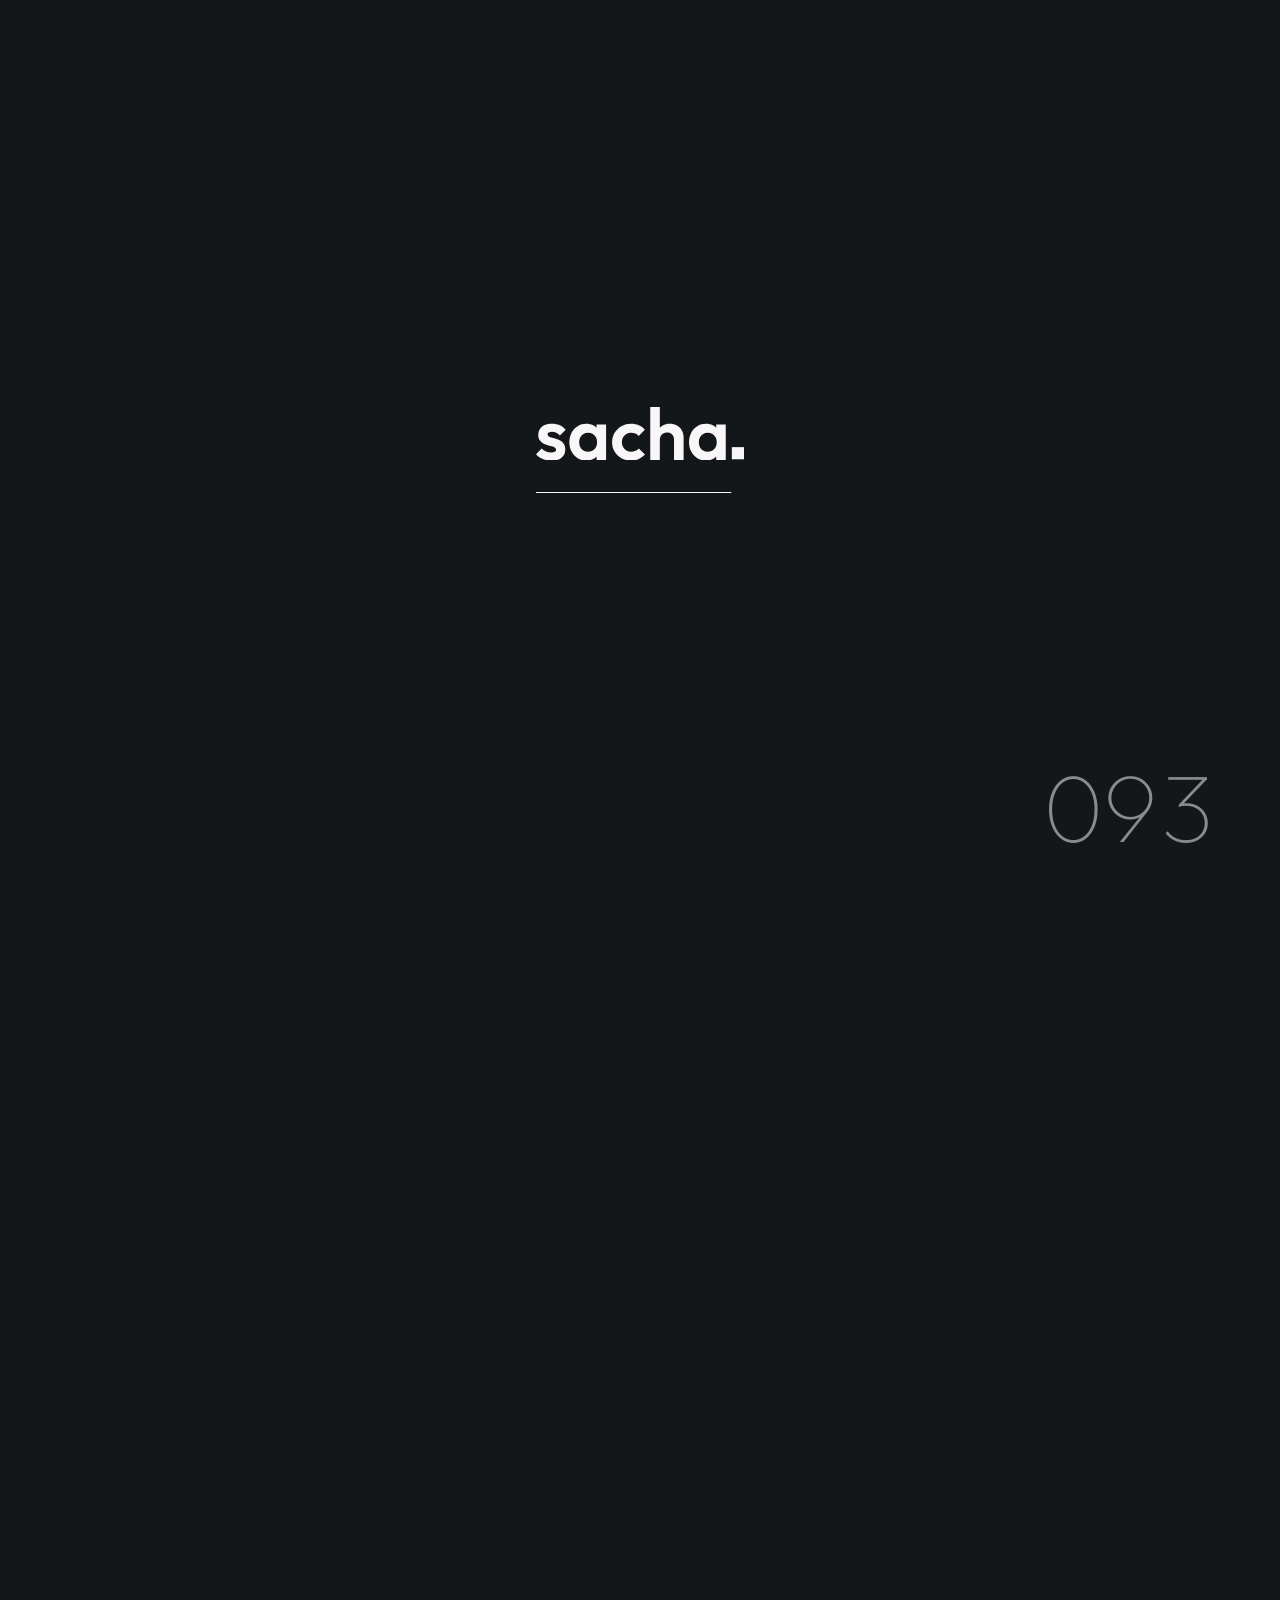
==== commit eb674571: "Sections épinglées au scroll, pages projet, FR/EN et écran de chargement - Le scroll déroule les ani" ====
--- a/pages/resources/resources.html
+++ b/pages/resources/resources.html
@@ -4,8 +4,10 @@
 <head>
     <meta charset="UTF-8">
     <meta name="viewport" content="width=device-width, initial-scale=1.0">
-    <title>Ressources — Sacha</title>
-    <meta name="description" content="Les outils, sites et documentations que Sacha utilise au quotidien en développement web et mobile.">
+    <!-- Écran de chargement : seulement à la première page ouverte (voir script.js) -->
+    <script>try{if(!sessionStorage.getItem("site-loaded"))document.documentElement.classList.add("is-loading")}catch(e){}</script>
+    <title data-i18n="meta.resources.title">Ressources — Sacha</title>
+    <meta name="description" data-i18n-attr="content:meta.resources.description" content="Les outils, sites et documentations que Sacha utilise au quotidien en développement web et mobile.">
     <meta name="theme-color" content="#13171A">
     <meta property="og:type" content="website">
     <meta property="og:title" content="Ressources — Sacha">
@@ -27,12 +29,13 @@
     <nav>
         <div class="nav-logo"><a href="../../index.html" class="nav-logo-link" aria-label="Sacha — accueil"><svg class="nav-logo-svg" viewBox="263.17 216.27 352.97 91.12" fill="currentColor" aria-hidden="true" focusable="false"><path d="M289.24,307.39c-3.39,0-6.72-.46-9.99-1.37-3.27-.91-6.27-2.17-9-3.79-2.73-1.61-5.09-3.58-7.08-5.9l9.68-9.81c2.07,2.32,4.47,4.06,7.2,5.21,2.73,1.16,5.75,1.74,9.06,1.74,2.65,0,4.65-.37,6.02-1.12,1.37-.74,2.05-1.86,2.05-3.35,0-1.65-.73-2.94-2.17-3.85-1.45-.91-3.33-1.68-5.65-2.3-2.32-.62-4.74-1.32-7.26-2.11-2.53-.79-4.95-1.82-7.26-3.1-2.32-1.28-4.2-3.06-5.65-5.34-1.45-2.27-2.17-5.23-2.17-8.88s.93-7.12,2.79-9.93c1.86-2.81,4.53-5.01,8.01-6.58,3.48-1.57,7.57-2.36,12.29-2.36,4.97,0,9.45.87,13.47,2.61,4.01,1.74,7.34,4.34,9.99,7.82l-9.81,9.81c-1.82-2.23-3.87-3.85-6.14-4.84-2.28-.99-4.74-1.49-7.39-1.49-2.4,0-4.24.37-5.52,1.12-1.28.75-1.92,1.78-1.92,3.1,0,1.49.72,2.65,2.17,3.48,1.45.83,3.33,1.55,5.65,2.17,2.32.62,4.74,1.32,7.26,2.11,2.52.79,4.92,1.88,7.2,3.29,2.27,1.41,4.14,3.27,5.59,5.59,1.45,2.32,2.17,5.3,2.17,8.94,0,5.88-2.11,10.53-6.33,13.96-4.22,3.44-9.97,5.15-17.25,5.15Z"/><path d="M348.58,307.26c-5.46,0-10.39-1.37-14.77-4.1-4.39-2.73-7.82-6.46-10.3-11.17-2.48-4.72-3.72-10.01-3.72-15.89s1.24-11.3,3.72-16.01c2.48-4.72,5.92-8.44,10.3-11.17,4.39-2.73,9.31-4.1,14.77-4.1,4.3,0,8.15.87,11.54,2.61,3.39,1.74,6.1,4.16,8.13,7.26,2.03,3.1,3.12,6.6,3.29,10.49v21.6c-.17,3.97-1.26,7.49-3.29,10.55-2.03,3.06-4.74,5.48-8.13,7.26-3.39,1.78-7.24,2.67-11.54,2.67ZM351.56,292.24c4.55,0,8.23-1.51,11.05-4.53,2.81-3.02,4.22-6.93,4.22-11.73,0-3.14-.64-5.94-1.92-8.38-1.28-2.44-3.06-4.34-5.34-5.71-2.28-1.37-4.95-2.05-8.01-2.05s-5.61.68-7.88,2.05c-2.28,1.37-4.06,3.27-5.34,5.71-1.28,2.44-1.92,5.23-1.92,8.38s.64,6.06,1.92,8.5c1.28,2.44,3.06,4.34,5.34,5.71,2.28,1.37,4.9,2.05,7.88,2.05ZM365.95,306.02v-16.14l2.61-14.65-2.61-14.4v-14.77h16.14v59.96h-16.14Z"/><path d="M424.55,307.26c-6.13,0-11.63-1.37-16.51-4.1-4.88-2.73-8.73-6.46-11.54-11.17-2.81-4.72-4.22-10.01-4.22-15.89s1.41-11.3,4.22-16.01c2.81-4.72,6.68-8.46,11.61-11.23,4.92-2.77,10.41-4.16,16.45-4.16,4.72,0,9.06.87,13.03,2.61,3.97,1.74,7.41,4.22,10.3,7.45l-10.43,10.55c-1.57-1.74-3.46-3.06-5.65-3.97-2.19-.91-4.61-1.37-7.26-1.37-2.98,0-5.65.68-8.01,2.05-2.36,1.37-4.22,3.23-5.59,5.59s-2.05,5.15-2.05,8.38.68,5.94,2.05,8.38c1.37,2.44,3.23,4.34,5.59,5.71,2.36,1.37,5.03,2.05,8.01,2.05,2.73,0,5.19-.48,7.39-1.43,2.19-.95,4.08-2.34,5.65-4.16l10.55,10.55c-3.06,3.31-6.58,5.83-10.55,7.57-3.97,1.74-8.32,2.61-13.03,2.61Z"/><path d="M457.07,306.02v-89.75h16.26v89.75h-16.26ZM497.41,306.02v-34.38c0-3.56-1.12-6.46-3.35-8.69s-5.13-3.35-8.69-3.35c-2.32,0-4.39.5-6.21,1.49-1.82.99-3.25,2.4-4.28,4.22-1.04,1.82-1.55,3.93-1.55,6.33l-6.33-3.23c0-4.72.99-8.83,2.98-12.35,1.99-3.52,4.74-6.27,8.25-8.25,3.52-1.99,7.55-2.98,12.1-2.98s8.58.99,12.1,2.98c3.52,1.99,6.27,4.72,8.25,8.19s2.98,7.49,2.98,12.04v37.98h-16.26Z"/><path d="M551.66,307.26c-5.46,0-10.39-1.37-14.77-4.1-4.39-2.73-7.82-6.46-10.3-11.17-2.48-4.72-3.72-10.01-3.72-15.89s1.24-11.3,3.72-16.01c2.48-4.72,5.92-8.44,10.3-11.17,4.38-2.73,9.31-4.1,14.77-4.1,4.3,0,8.15.87,11.54,2.61,3.39,1.74,6.1,4.16,8.13,7.26,2.03,3.1,3.12,6.6,3.29,10.49v21.6c-.17,3.97-1.26,7.49-3.29,10.55-2.03,3.06-4.74,5.48-8.13,7.26-3.39,1.78-7.24,2.67-11.54,2.67ZM554.63,292.24c4.55,0,8.23-1.51,11.05-4.53,2.81-3.02,4.22-6.93,4.22-11.73,0-3.14-.64-5.94-1.92-8.38-1.28-2.44-3.06-4.34-5.34-5.71-2.28-1.37-4.95-2.05-8.01-2.05s-5.61.68-7.88,2.05c-2.28,1.37-4.06,3.27-5.34,5.71-1.28,2.44-1.92,5.23-1.92,8.38s.64,6.06,1.92,8.5c1.28,2.44,3.06,4.34,5.34,5.71,2.28,1.37,4.9,2.05,7.88,2.05ZM569.03,306.02v-16.14l2.61-14.65-2.61-14.4v-14.77h16.14v59.96h-16.14Z"/><rect x="595.53" y="284.4" width="20.61" height="20.61"/></svg></a></div>
         <ul class="nav-links" id="nav-links">
-            <li class="nav-about"><a href="../../index.html#short-description">À propos</a></li>
-            <li class="nav-vision"><a href="../../index.html#vision">Vision</a></li>
-            <li class="nav-schools"><a href="../../index.html#parcours">Parcours</a></li>
-            <li class="nav-projects"><a href="../../index.html#projects">Projets</a></li>
-            <li class="nav-resources"><a href="resources.html" aria-current="page">Ressources</a></li>
-            <li class="nav-contact"><a href="../../index.html#contact">Contact</a></li>
+            <li class="nav-about"><a href="../../index.html#short-description" data-i18n="nav.about">À propos</a></li>
+            <li class="nav-vision"><a href="../../index.html#vision" data-i18n="nav.vision">Vision</a></li>
+            <li class="nav-schools"><a href="../../index.html#parcours" data-i18n="nav.parcours">Parcours</a></li>
+            <li class="nav-projects"><a href="../../index.html#projects" data-i18n="nav.projects">Projets</a></li>
+            <li class="nav-resources"><a href="resources.html" aria-current="page" data-i18n="nav.resources">Ressources</a></li>
+            <li class="nav-contact"><a href="../../index.html#contact" data-i18n="nav.contact">Contact</a></li>
+            <li class="nav-lang"><button type="button" class="lang-toggle">EN</button></li>
         </ul>
         <button type="button" class="nav-toggle" aria-label="Ouvrir le menu" aria-expanded="false" aria-controls="nav-links">
             <span></span>
@@ -41,9 +44,9 @@
     </nav>
     <main>
         <header class="page-header">
-            <p class="page-header-label">Liens utiles</p>
-            <h1 class="page-header-title">Ressources</h1>
-            <p class="page-header-text">Les outils, sites et documentations que j'utilise au quotidien.</p>
+            <p class="page-header-label" data-i18n="resources.label">Liens utiles</p>
+            <h1 class="page-header-title" data-i18n="nav.resources">Ressources</h1>
+            <p class="page-header-text" data-i18n="resources.text">Les outils, sites et documentations que j'utilise au quotidien.</p>
         </header>
 
         <!-- Bande de logos qui défile.
@@ -86,22 +89,32 @@
             </div>
         </div>
 
+        <!-- Recherche + filtres : les boutons de catégorie sont créés par script.js à partir des titres -->
+        <div class="resources-filter" hidden>
+            <label class="resources-search">
+                <span class="sr-only" data-i18n="resources.search.label">Rechercher une ressource</span>
+                <input type="search" id="resources-search" autocomplete="off" data-i18n-attr="placeholder:resources.search.placeholder" placeholder="Rechercher une ressource…">
+            </label>
+            <div class="resources-chips" role="group" data-i18n-attr="aria-label:resources.filter.label" aria-label="Filtrer par catégorie"></div>
+            <p class="resources-empty" role="status" aria-live="polite"></p>
+        </div>
+
         <!-- Une section par catégorie : copie un bloc <section> pour en ajouter une -->
         <section class="resources-category">
-            <h2 class="section-title">Documentation</h2>
+            <h2 class="section-title" data-scramble data-i18n="resources.cat.docs">Documentation</h2>
             <ul class="resources-list">
                 <!-- Une ligne par lien : copie un <li> pour en ajouter un -->
                 <li>
                     <a href="https://developer.mozilla.org/fr/" class="resource-item" target="_blank" rel="noopener noreferrer">
                         <span class="resource-name">MDN Web Docs</span>
-                        <span class="resource-description">La référence pour HTML, CSS et JavaScript.</span>
+                        <span class="resource-description" data-i18n="resources.mdn">La référence pour HTML, CSS et JavaScript.</span>
                         <i class="fa-solid fa-arrow-right resource-arrow" aria-hidden="true"></i>
                     </a>
                 </li>
                 <li>
                     <a href="#" class="resource-item" target="_blank" rel="noopener noreferrer">
-                        <span class="resource-name">Nom du lien</span>
-                        <span class="resource-description">Courte description.</span>
+                        <span class="resource-name" data-i18n="resources.placeholder.name">Nom du lien</span>
+                        <span class="resource-description" data-i18n="resources.placeholder.text">Courte description.</span>
                         <i class="fa-solid fa-arrow-right resource-arrow" aria-hidden="true"></i>
                     </a>
                 </li>
@@ -109,19 +122,19 @@
         </section>
 
         <section class="resources-category">
-            <h2 class="section-title">Outils</h2>
+            <h2 class="section-title" data-scramble data-i18n="resources.cat.tools">Outils</h2>
             <ul class="resources-list">
                 <li>
                     <a href="#" class="resource-item" target="_blank" rel="noopener noreferrer">
-                        <span class="resource-name">Nom du lien</span>
-                        <span class="resource-description">Courte description.</span>
+                        <span class="resource-name" data-i18n="resources.placeholder.name">Nom du lien</span>
+                        <span class="resource-description" data-i18n="resources.placeholder.text">Courte description.</span>
                         <i class="fa-solid fa-arrow-right resource-arrow" aria-hidden="true"></i>
                     </a>
                 </li>
                 <li>
                     <a href="#" class="resource-item" target="_blank" rel="noopener noreferrer">
-                        <span class="resource-name">Nom du lien</span>
-                        <span class="resource-description">Courte description.</span>
+                        <span class="resource-name" data-i18n="resources.placeholder.name">Nom du lien</span>
+                        <span class="resource-description" data-i18n="resources.placeholder.text">Courte description.</span>
                         <i class="fa-solid fa-arrow-right resource-arrow" aria-hidden="true"></i>
                     </a>
                 </li>
@@ -129,12 +142,25 @@
         </section>
 
         <section class="resources-category">
-            <h2 class="section-title">Inspiration</h2>
+            <h2 class="section-title" data-scramble data-i18n="resources.cat.inspiration">Inspiration</h2>
             <ul class="resources-list">
                 <li>
-                    <a href="#" class="resource-item" target="_blank" rel="noopener noreferrer">
-                        <span class="resource-name">Nom du lien</span>
-                        <span class="resource-description">Courte description.</span>
+                    <a href="https://www.awwwards.com/" class="resource-item" target="_blank" rel="noopener noreferrer">
+                        <span class="resource-name">Awwwards</span>
+                        <span class="resource-description" data-i18n="resources.awwwards">Les sites les plus créatifs du web, récompensés chaque jour.</span>
+                        <i class="fa-solid fa-arrow-right resource-arrow" aria-hidden="true"></i>
+                    </a>
+                </li>
+            </ul>
+        </section>
+
+        <section class="resources-category">
+            <h2 class="section-title" data-scramble data-i18n="resources.cat.colors">Couleurs</h2>
+            <ul class="resources-list">
+                <li>
+                    <a href="https://coolors.co/" class="resource-item" target="_blank" rel="noopener noreferrer">
+                        <span class="resource-name">Coolors</span>
+                        <span class="resource-description" data-i18n="resources.coolors">Générateur de palettes de couleurs.</span>
                         <i class="fa-solid fa-arrow-right resource-arrow" aria-hidden="true"></i>
                     </a>
                 </li>
@@ -150,8 +176,9 @@
                 <li><a href="https://www.instagram.com/" target="_blank" rel="noopener noreferrer" aria-label="Instagram"><svg class="footer-social-icon" viewBox="0 0 448 512" fill="currentColor" aria-hidden="true" focusable="false"><path d="M224.1 141c-63.6 0-114.9 51.3-114.9 114.9s51.3 114.9 114.9 114.9S339 319.5 339 255.9 287.7 141 224.1 141zm0 189.6c-41.1 0-74.7-33.5-74.7-74.7s33.5-74.7 74.7-74.7 74.7 33.5 74.7 74.7-33.6 74.7-74.7 74.7zm146.4-194.3c0 14.9-12 26.8-26.8 26.8-14.9 0-26.8-12-26.8-26.8s12-26.8 26.8-26.8 26.8 12 26.8 26.8zm76.1 27.2c-1.7-35.9-9.9-67.7-36.2-93.9-26.2-26.2-58-34.4-93.9-36.2-37-2.1-147.9-2.1-184.9 0-35.8 1.7-67.6 9.9-93.9 36.1s-34.4 58-36.2 93.9c-2.1 37-2.1 147.9 0 184.9 1.7 35.9 9.9 67.7 36.2 93.9s58 34.4 93.9 36.2c37 2.1 147.9 2.1 184.9 0 35.9-1.7 67.7-9.9 93.9-36.2 26.2-26.2 34.4-58 36.2-93.9 2.1-37 2.1-147.8 0-184.8zM398.8 388c-7.8 19.6-22.9 34.7-42.6 42.6-29.5 11.7-99.5 9-132.1 9s-102.7 2.6-132.1-9c-19.6-7.8-34.7-22.9-42.6-42.6-11.7-29.5-9-99.5-9-132.1s-2.6-102.7 9-132.1c7.8-19.6 22.9-34.7 42.6-42.6 29.5-11.7 99.5-9 132.1-9s102.7-2.6 132.1 9c19.6 7.8 34.7 22.9 42.6 42.6 11.7 29.5 9 99.5 9 132.1s2.7 102.7-9 132.1z"/></svg></a></li>
             </ul>
         </div>
-        <p class="footer-copy">&copy; <span id="footer-year"></span> Sacha — Tous droits réservés</p>
+        <p class="footer-copy">&copy; <span id="footer-year"></span> Sacha — <span data-i18n="footer.rights">Tous droits réservés</span></p>
     </footer>
+    <script src="../../i18n.js"></script>
     <script src="../../script.js"></script>
 </body>
 
--- a/style.css
+++ b/style.css
@@ -426,13 +426,14 @@
     transition: color 0.8s ease;
 }
 
-/* --intro-end est calculé par script.js : le moment où tous les mots sont apparus */
-.short-description.reveal.is-visible .highlight {
+/* --intro-end est calculé par script.js : le moment où tous les mots sont apparus.
+   .is-lit est ajoutée par script.js (à la fin de la cascade des mots) */
+.short-description.reveal.is-lit .highlight {
     color: var(--color-secondary);
     transition-delay: var(--intro-end, 0.6s);
 }
 
-.short-description.reveal.is-visible .highlight--underline {
+.short-description.reveal.is-lit .highlight--underline {
     transition-delay: calc(var(--intro-end, 0.6s) + 0.4s);
 }
 
@@ -444,7 +445,7 @@
     filter: blur(8px);
 }
 
-.short-description.reveal.is-visible .highlight--scramble {
+.short-description.reveal .highlight--scramble.is-visible {
     top: 0;
     opacity: 1;
     filter: none;
@@ -782,8 +783,16 @@
 
 /* ------------------- Modal de contact ------------------- */
 
+/* ouvert avec show() (et pas showModal()) pour que la fenêtre hCaptcha puisse passer devant :
+   le centrage, le fond et la superposition sont donc gérés ici */
 .contact-modal {
+    position: fixed;
+    inset: 0;
+    z-index: 950; /* au-dessus de la navbar, sous le curseur (1000) et sous hCaptcha */
     width: min(520px, calc(100% - 2rem));
+    height: fit-content;
+    max-height: calc(100dvh - 2rem);
+    overflow-y: auto;
     margin: auto;
     padding: 2.5rem;
     border: 1px solid var(--color-line);
@@ -792,9 +801,26 @@
     color: var(--color-secondary);
 }
 
-.contact-modal::backdrop {
+.contact-backdrop {
+    position: fixed;
+    inset: 0;
+    z-index: 940;
     background-color: rgba(10, 12, 14, 0.75);
     backdrop-filter: blur(4px);
+    animation: backdrop-in 0.25s ease;
+}
+
+.contact-backdrop[hidden] {
+    display: none;
+}
+
+@keyframes backdrop-in {
+    from { opacity: 0; }
+}
+
+/* la page ne défile plus derrière la fenêtre */
+body.modal-open {
+    overflow: hidden;
 }
 
 .contact-modal[open] {
@@ -891,6 +917,66 @@
 .contact-submit:hover {
     background-color: transparent;
     color: var(--color-secondary);
+}
+
+.contact-submit:disabled {
+    opacity: 0.6;
+    cursor: wait;
+}
+
+/* ---------- Bouton « Envoyer » qui se transforme en avion ---------- */
+/* les étapes de l'animation sont jouées en JS (playTakeoff dans script.js) */
+
+/* pendant l'animation : couleurs figées (pas d'effet de survol) et pas de grisé */
+.contact-submit.is-sending,
+.contact-submit.is-sending:hover {
+    background-color: var(--color-secondary);
+    color: var(--color-primary);
+    opacity: 1;
+    overflow: hidden;
+    white-space: nowrap;
+}
+
+/* avion créé au moment de l'envoi, en position fixe pour pouvoir sortir de la fenêtre */
+.flying-plane {
+    position: fixed;
+    z-index: 960;
+    color: var(--color-secondary);
+    pointer-events: none;
+    will-change: transform;
+}
+
+.flying-plane svg {
+    width: 100%;
+    height: 100%;
+}
+
+.contact-status {
+    min-height: 1.25rem;
+    margin: 0;
+    font-size: 0.85rem;
+    color: var(--color-text-muted);
+}
+
+.contact-status.is-success {
+    color: #7fd69b;
+}
+
+.contact-status.is-error {
+    color: #ff8a80;
+}
+
+/* masqué visuellement (honeypot anti-spam) */
+.visually-hidden {
+    position: absolute;
+    width: 1px;
+    height: 1px;
+    margin: -1px;
+    padding: 0;
+    overflow: hidden;
+    clip: rect(0 0 0 0);
+    white-space: nowrap;
+    border: 0;
 }
 
 /* ------------------- Footer ------------------- */
@@ -1091,7 +1177,7 @@
     transition-delay: var(--word-delay, 0s);
 }
 
-.short-description.reveal.is-visible .word {
+.short-description.reveal .word.is-visible {
     top: 0;
     opacity: 1;
     filter: none;
@@ -1103,7 +1189,7 @@
     transition: clip-path 1.4s cubic-bezier(0.65, 0, 0.35, 1) 0.3s;
 }
 
-.vision.reveal.is-visible .vision-quote p {
+.vision.reveal .vision-quote p.is-visible {
     clip-path: inset(-0.2em -0.2em -0.2em 0);
 }
 
@@ -1113,7 +1199,7 @@
     transition: opacity 0.8s ease 1.4s, transform 0.8s cubic-bezier(0.22, 1, 0.36, 1) 1.4s;
 }
 
-.vision.reveal.is-visible .vision-quote cite {
+.vision.reveal .vision-quote cite.is-visible {
     opacity: 1;
     transform: none;
 }
@@ -1246,6 +1332,41 @@
         translate: none;
         transition: none;
     }
+}
+
+/* ------------------- Sections épinglées ------------------- */
+
+/* .is-pinned est ajoutée par script.js : la section reste fixe sous la navbar
+   pendant que le scroll fait apparaître ses éléments un par un, puis la page reprend.
+   La hauteur du conteneur .pin (= durée de l'épinglage) est calculée par script.js. */
+.pin.is-pinned > section {
+    position: sticky;
+    top: var(--nav-height);
+    min-height: calc(100vh - var(--nav-height));
+    min-height: calc(100svh - var(--nav-height));
+    align-content: center;
+    /* c'est le scroll qui fait la cascade : plus de délais entre les éléments */
+    --intro-end: 0s !important;
+}
+
+/* mesure de la hauteur naturelle (script.js) : dépasse-t-elle de l'écran ? */
+.pin.is-pinned > section.is-measuring {
+    min-height: 0;
+}
+
+.pin.is-pinned .word,
+.pin.is-pinned .highlight--scramble {
+    --word-delay: 0s !important;
+}
+
+.pin.is-pinned .vision-item,
+.pin.is-pinned .school-card,
+.pin.is-pinned .project-card {
+    --reveal-delay: 0s !important;
+}
+
+.pin.is-pinned .vision-quote [data-step] {
+    transition-delay: 0s;
 }
 
 /* ------------------- Apparition du hero au chargement ------------------- */
@@ -1800,3 +1921,691 @@
 .cursor-circle.is-visible.is-hovering.is-pressed::before {
     transform: translate(-50%, -50%) scale(1.5);
 }
+
+/* ======================================================
+   Nouveautés : langue, progression, curseur, aperçus,
+   contact, filtres, pages projet, 404, transitions
+   ====================================================== */
+
+/* ------------------- Bouton FR / EN ------------------- */
+
+.lang-toggle {
+    padding: 0.3rem 0.55rem;
+    border: 1px solid var(--color-line);
+    border-radius: 0;
+    background: none;
+    color: var(--color-text-muted);
+    font-family: inherit;
+    font-size: 0.7rem;
+    font-weight: 500;
+    letter-spacing: 0.15em;
+    cursor: pointer;
+    transition: color 0.3s ease, border-color 0.3s ease;
+}
+
+.lang-toggle:hover {
+    color: var(--color-secondary);
+    border-color: var(--color-secondary);
+}
+
+.nav-lang {
+    display: flex;
+    align-items: center;
+}
+
+@media (max-width: 768px) {
+    .nav-links.is-open li:nth-child(7) { transition-delay: 0.46s; }
+
+    /* dans le menu mobile : même taille que les liens */
+    .nav-lang .lang-toggle {
+        width: 100%;
+        padding: clamp(0.75rem, 2.2vh, 1.5rem) 0;
+        border: none;
+        color: var(--color-text-muted);
+        font-size: clamp(1.25rem, 6vw, 1.75rem);
+        font-weight: 300;
+        text-align: left;
+    }
+}
+
+/* ------------------- Barre de progression de lecture ------------------- */
+
+.scroll-progress {
+    position: absolute;
+    left: 0;
+    right: 0;
+    bottom: -1px;
+    height: 1px;
+    background-color: var(--color-secondary);
+    transform: scaleX(0);
+    transform-origin: left;
+    pointer-events: none;
+}
+
+/* ------------------- Titres qui se décodent ------------------- */
+
+/* les espaces gardent leur largeur une fois le texte découpé en lettres */
+.scramble-letter {
+    white-space: pre;
+}
+
+/* ------------------- Curseur : libellé ------------------- */
+
+.cursor-label {
+    position: absolute;
+    top: 0;
+    left: 0;
+    transform: translate(-50%, -50%);
+    font-size: 0.6rem;
+    font-weight: 600;
+    text-transform: uppercase;
+    letter-spacing: 0.15em;
+    white-space: nowrap;
+    /* noir + mode « différence » du cercle : texte sombre lisible sur le disque clair */
+    color: #000;
+    opacity: 0;
+    transition: opacity 0.2s ease;
+}
+
+.cursor-circle.is-visible.has-label::before {
+    transform: translate(-50%, -50%) scale(2.6);
+    background-color: #fff;
+}
+
+.cursor-circle.is-visible.has-label.is-pressed::before {
+    transform: translate(-50%, -50%) scale(2.3);
+}
+
+.cursor-circle.has-label .cursor-label {
+    opacity: 1;
+    transition-delay: 0.1s;
+}
+
+/* ------------------- Cartes projet : toute la carte est cliquable ------------------- */
+
+.project-card {
+    position: relative;
+}
+
+.project-link::after {
+    content: "";
+    position: absolute;
+    inset: 0;
+}
+
+/* numéro écrit par script.js (data-num) pour pouvoir le faire défiler */
+.project-card[data-num]::before {
+    content: attr(data-num);
+    font-variant-numeric: tabular-nums;
+}
+
+/* ------------------- Aperçu du projet au survol ------------------- */
+
+.project-preview {
+    position: fixed;
+    top: 0;
+    left: 0;
+    z-index: 900;
+    width: clamp(220px, 22vw, 320px);
+    aspect-ratio: 16 / 10;
+    overflow: hidden;
+    pointer-events: none;
+    background-color: var(--color-surface);
+    opacity: 0;
+    will-change: transform;
+}
+
+.project-preview img {
+    display: block;
+    width: 100%;
+    height: 100%;
+    object-fit: cover;
+    filter: grayscale(1);
+    scale: 1.15;
+    transition: scale 0.6s cubic-bezier(0.22, 1, 0.36, 1);
+}
+
+.project-preview,
+.project-preview.is-visible {
+    transition: opacity 0.3s ease, clip-path 0.5s cubic-bezier(0.65, 0, 0.35, 1);
+    clip-path: inset(0 0 100% 0);
+}
+
+.project-preview.is-visible {
+    opacity: 1;
+    clip-path: inset(0);
+}
+
+.project-preview.is-visible img {
+    scale: 1;
+}
+
+/* ------------------- Éléments aimantés ------------------- */
+
+[data-magnetic] {
+    transition: translate 0.4s cubic-bezier(0.22, 1, 0.36, 1);
+}
+
+.contact-button[data-magnetic] {
+    transition:
+        background-color 0.2s ease,
+        color 0.2s ease,
+        translate 0.4s cubic-bezier(0.22, 1, 0.36, 1);
+}
+
+.hero-scroll[data-magnetic] {
+    transition: color 0.3s ease, translate 0.4s cubic-bezier(0.22, 1, 0.36, 1);
+}
+
+/* ------------------- Contact : actions ------------------- */
+
+.contact-actions {
+    display: flex;
+    flex-wrap: wrap;
+    justify-content: center;
+    gap: 1rem;
+    width: 100%;
+}
+
+/* liens qui ont l'apparence d'un bouton */
+a.contact-button {
+    display: inline-block;
+    text-decoration: none;
+}
+
+/* bouton secondaire : contour, se remplit au survol */
+.contact-button--ghost {
+    background-color: transparent;
+    color: var(--color-primary);
+}
+
+.contact-button--ghost:hover,
+.contact-button--ghost.is-copied {
+    background-color: var(--color-primary);
+    color: var(--color-secondary);
+}
+
+@media (max-width: 700px) {
+    .contact-actions {
+        flex-direction: column;
+        align-items: stretch;
+    }
+}
+
+/* ------------------- Ressources : recherche et filtres ------------------- */
+
+.resources-filter {
+    display: flex;
+    flex-wrap: wrap;
+    align-items: center;
+    gap: 1rem 2rem;
+    max-width: 1100px;
+    margin: 0 auto;
+    padding: clamp(2rem, 5vw, 3rem) clamp(1.5rem, 5vw, 4rem);
+    animation: hero-fade-up 1s cubic-bezier(0.22, 1, 0.36, 1) 0.6s both;
+}
+
+.resources-filter[hidden] {
+    display: none;
+}
+
+.resources-search {
+    flex: 1 1 260px;
+}
+
+.resources-search input {
+    width: 100%;
+    padding: 0.8rem 0;
+    border: none;
+    border-bottom: 1px solid var(--color-line);
+    border-radius: 0;
+    background: none;
+    color: var(--color-secondary);
+    font-family: inherit;
+    font-size: 1rem;
+    font-weight: 300;
+    transition: border-color 0.3s ease;
+}
+
+.resources-search input::placeholder {
+    color: var(--color-text-faint);
+}
+
+.resources-search input:focus {
+    outline: none;
+    border-bottom-color: var(--color-secondary);
+}
+
+.resources-chips {
+    display: flex;
+    flex-wrap: wrap;
+    gap: 0.5rem;
+}
+
+.resources-chip {
+    padding: 0.45rem 0.9rem;
+    border: 1px solid var(--color-line);
+    border-radius: 0;
+    background: none;
+    color: var(--color-text-muted);
+    font-family: inherit;
+    font-size: 0.7rem;
+    font-weight: 500;
+    text-transform: uppercase;
+    letter-spacing: 0.15em;
+    cursor: pointer;
+    transition: color 0.3s ease, border-color 0.3s ease, background-color 0.3s ease;
+}
+
+.resources-chip:hover {
+    color: var(--color-secondary);
+    border-color: var(--color-secondary);
+}
+
+.resources-chip[aria-pressed="true"] {
+    background-color: var(--color-secondary);
+    border-color: var(--color-secondary);
+    color: var(--color-primary);
+}
+
+.resources-empty {
+    width: 100%;
+    color: var(--color-text-muted);
+    font-weight: 300;
+}
+
+.resources-empty:empty {
+    display: none;
+}
+
+.resources-category[hidden],
+.resources-list > li[hidden] {
+    display: none;
+}
+
+/* ------------------- Pages projet ------------------- */
+
+.project-meta {
+    display: grid;
+    grid-template-columns: repeat(auto-fit, minmax(min(200px, 100%), 1fr));
+    max-width: 1100px;
+    margin: 0 auto;
+    padding: 0 clamp(1.5rem, 5vw, 4rem) clamp(3rem, 8vw, 5rem);
+    animation: hero-fade-up 1s cubic-bezier(0.22, 1, 0.36, 1) 0.4s both;
+}
+
+.project-meta > div {
+    padding: 1.25rem 1.5rem 1.25rem 0;
+    border-top: 1px solid var(--color-line);
+}
+
+.project-meta dt {
+    margin-bottom: 0.5rem;
+    font-size: 0.7rem;
+    font-weight: 500;
+    text-transform: uppercase;
+    letter-spacing: 0.15em;
+    color: var(--color-text-faint);
+}
+
+.project-meta dd {
+    font-weight: 300;
+    line-height: 1.5;
+}
+
+.project-meta-link {
+    color: var(--color-secondary);
+    text-underline-offset: 0.25em;
+}
+
+.project-cover {
+    max-width: 1100px;
+    margin: 0 auto clamp(3rem, 8vw, 5rem);
+    padding: 0 clamp(1.5rem, 5vw, 4rem);
+    animation: hero-fade-up 1s cubic-bezier(0.22, 1, 0.36, 1) 0.5s both;
+}
+
+/* image ; si le fichier n'existe pas encore, un cadre pointillé indique où le mettre */
+.project-figure {
+    position: relative;
+    aspect-ratio: 16 / 9;
+    overflow: hidden;
+    background-color: var(--color-surface);
+}
+
+.project-figure img {
+    display: block;
+    width: 100%;
+    height: 100%;
+    object-fit: cover;
+}
+
+.project-figure figcaption {
+    display: none;
+}
+
+.project-figure.is-empty {
+    border: 1px dashed var(--color-line);
+    background-color: transparent;
+}
+
+.project-figure.is-empty img {
+    display: none;
+}
+
+.project-figure.is-empty figcaption {
+    position: absolute;
+    inset: 0;
+    display: grid;
+    place-items: center;
+    padding: 1rem;
+    font-size: 0.75rem;
+    text-align: center;
+    letter-spacing: 0.05em;
+    color: var(--color-text-faint);
+}
+
+.project-body {
+    max-width: 62ch;
+}
+
+.project-text {
+    font-size: clamp(1rem, 1.6vw, 1.15rem);
+    font-weight: 300;
+    line-height: 1.7;
+    color: var(--color-text-muted);
+}
+
+.project-text + .project-text {
+    margin-top: 1.25rem;
+}
+
+/* texte à remplacer : bien visible pour ne pas l'oublier */
+.is-todo {
+    font-style: italic;
+    color: var(--color-text-faint);
+}
+
+.project-gallery {
+    display: grid;
+    grid-template-columns: repeat(auto-fit, minmax(min(280px, 100%), 1fr));
+    gap: 1.5rem;
+}
+
+.project-pager {
+    display: flex;
+    justify-content: space-between;
+    flex-wrap: wrap;
+    gap: 1rem;
+    max-width: 1100px;
+    margin: 0 auto;
+    padding: clamp(3rem, 8vw, 5rem) clamp(1.5rem, 5vw, 4rem);
+    border-top: 1px solid var(--color-line);
+}
+
+.project-pager-link {
+    display: inline-block;
+    font-size: 0.75rem;
+    font-weight: 500;
+    text-transform: uppercase;
+    letter-spacing: 0.15em;
+    color: var(--color-text-muted);
+    text-decoration: none;
+    transition: color 0.3s ease, translate 0.4s cubic-bezier(0.22, 1, 0.36, 1);
+}
+
+.project-pager-link:hover {
+    color: var(--color-secondary);
+}
+
+/* ------------------- Page 404 ------------------- */
+
+.not-found {
+    position: relative;
+    display: flex;
+    flex-direction: column;
+    justify-content: center;
+    align-items: flex-start;
+    gap: 1.5rem;
+    min-height: calc(100vh - var(--nav-height));
+    min-height: calc(100svh - var(--nav-height));
+    max-width: 1100px;
+    margin: 0 auto;
+    padding: 4rem clamp(1.5rem, 5vw, 4rem);
+    overflow: hidden;
+}
+
+.not-found > :not(.not-found-sky) {
+    position: relative;
+    z-index: 1;
+    animation: hero-fade-up 1s cubic-bezier(0.22, 1, 0.36, 1) 0.2s both;
+}
+
+.not-found-title {
+    font-size: clamp(6rem, 24vw, 16rem);
+    font-weight: 100;
+    line-height: 0.9;
+    letter-spacing: -0.05em;
+}
+
+.not-found-text {
+    max-width: 36ch;
+    font-size: clamp(1rem, 2vw, 1.25rem);
+    font-weight: 300;
+    line-height: 1.6;
+    color: var(--color-text-muted);
+}
+
+/* le bouton sombre de la bande Contact, inversé pour le fond sombre */
+.not-found-button {
+    border-color: var(--color-secondary);
+    background-color: var(--color-secondary);
+    color: var(--color-primary);
+}
+
+.not-found-button:hover {
+    background-color: transparent;
+    color: var(--color-secondary);
+}
+
+.not-found-sky {
+    position: absolute;
+    inset: 0;
+    pointer-events: none;
+}
+
+/* trajectoire en pointillés qui défile */
+.not-found-trail {
+    position: absolute;
+    inset: 10% 0 auto;
+    width: 100%;
+    height: 60%;
+}
+
+.not-found-trail path {
+    fill: none;
+    stroke: var(--color-line);
+    stroke-width: 1.5;
+    stroke-dasharray: 6 10;
+    vector-effect: non-scaling-stroke;
+    animation: trail-move 1.2s linear infinite;
+}
+
+@keyframes trail-move {
+    to {
+        stroke-dashoffset: -16;
+    }
+}
+
+/* l'avion tourne en rond, un peu perdu */
+.not-found-plane {
+    position: absolute;
+    top: 30%;
+    left: 50%;
+    width: 2.5rem;
+    height: 2.5rem;
+    color: var(--color-secondary);
+    animation: plane-lost 9s ease-in-out infinite;
+}
+
+.not-found-plane svg {
+    width: 100%;
+    height: 100%;
+}
+
+@keyframes plane-lost {
+    0%   { transform: translate(-45vw, 18vh) rotate(-10deg); }
+    25%  { transform: translate(-5vw, -8vh) rotate(-25deg); }
+    40%  { transform: translate(18vw, 2vh) rotate(30deg); }
+    55%  { transform: translate(8vw, 16vh) rotate(160deg); }
+    70%  { transform: translate(-12vw, 6vh) rotate(200deg); }
+    85%  { transform: translate(-2vw, -10vh) rotate(330deg); }
+    100% { transform: translate(-45vw, 18vh) rotate(350deg); }
+}
+
+@media (prefers-reduced-motion: reduce) {
+    .not-found-trail path,
+    .not-found-plane {
+        animation: none;
+    }
+}
+
+/* ------------------- Transition entre les pages ------------------- */
+
+/* Navigateurs compatibles (Chrome, Edge, Safari récents) : la nouvelle page monte comme un rideau.
+   Les autres changent de page normalement. */
+@view-transition {
+    navigation: auto;
+}
+
+::view-transition-old(root) {
+    animation: page-out 0.5s cubic-bezier(0.65, 0, 0.35, 1) both;
+}
+
+::view-transition-new(root) {
+    animation: page-in 0.7s cubic-bezier(0.65, 0, 0.35, 1) both;
+}
+
+@keyframes page-out {
+    to {
+        opacity: 0.4;
+        transform: translateY(-6vh);
+    }
+}
+
+@keyframes page-in {
+    from {
+        clip-path: inset(100% 0 0 0);
+    }
+    to {
+        clip-path: inset(0);
+    }
+}
+
+@media (prefers-reduced-motion: reduce) {
+    @view-transition {
+        navigation: none;
+    }
+}
+
+/* ------------------- Écran de chargement ------------------- */
+
+/* .is-loading est posée sur <html> dans le <head> (première page de la visite seulement) :
+   la page reste cachée et ses animations d'entrée attendent la fin du chargement */
+html.is-loading body {
+    overflow: hidden;
+}
+
+html.is-loading body > :not(.loader) {
+    visibility: hidden;
+}
+
+html.is-loading body > :not(.loader),
+html.is-loading body > :not(.loader) *,
+html.is-loading body > :not(.loader) *::before,
+html.is-loading body > :not(.loader) *::after {
+    animation-play-state: paused !important;
+}
+
+.loader {
+    position: fixed;
+    inset: 0;
+    z-index: 2000;
+    display: flex;
+    flex-direction: column;
+    justify-content: center;
+    align-items: center;
+    gap: 2rem;
+    background-color: var(--color-primary);
+    color: var(--color-secondary);
+    /* sortie : le rideau remonte et découvre la page */
+    clip-path: inset(0 0 0 0);
+    transition: clip-path 1s cubic-bezier(0.76, 0, 0.24, 1);
+}
+
+.loader.is-done {
+    clip-path: inset(0 0 100% 0);
+}
+
+/* logo : monte depuis le bas, révélé par un masque */
+.loader-logo {
+    display: block;
+    width: clamp(8rem, 22vw, 13rem);
+    height: auto;
+    animation: loader-logo-in 1s cubic-bezier(0.22, 1, 0.36, 1) 0.1s both;
+    transition: translate 0.9s cubic-bezier(0.76, 0, 0.24, 1), opacity 0.6s ease;
+}
+
+.loader.is-done .loader-logo {
+    translate: 0 -3rem;
+    opacity: 0;
+}
+
+/* trait de progression sous le logo */
+.loader-bar {
+    width: clamp(8rem, 22vw, 13rem);
+    height: 1px;
+    background-color: var(--color-secondary);
+    transform: scaleX(0);
+    transform-origin: left;
+}
+
+/* compteur en bas à droite, dans le style des numéros de projet */
+.loader-counter {
+    position: absolute;
+    right: clamp(1.5rem, 5vw, 4rem);
+    bottom: clamp(1.5rem, 5vh, 3rem);
+    font-size: clamp(3rem, 9vw, 6rem);
+    font-weight: 100;
+    line-height: 1;
+    font-variant-numeric: tabular-nums;
+    color: var(--color-text-faint);
+}
+
+@keyframes loader-logo-in {
+    from {
+        opacity: 0;
+        transform: translateY(40%);
+        clip-path: inset(0 0 100% 0);
+    }
+    to {
+        opacity: 1;
+        transform: none;
+        clip-path: inset(0);
+    }
+}
+
+@media (prefers-reduced-motion: reduce) {
+    .loader {
+        transition: opacity 0.3s ease;
+    }
+
+    .loader.is-done {
+        clip-path: inset(0);
+        opacity: 0;
+    }
+
+    .loader-logo {
+        animation: none;
+    }
+}
